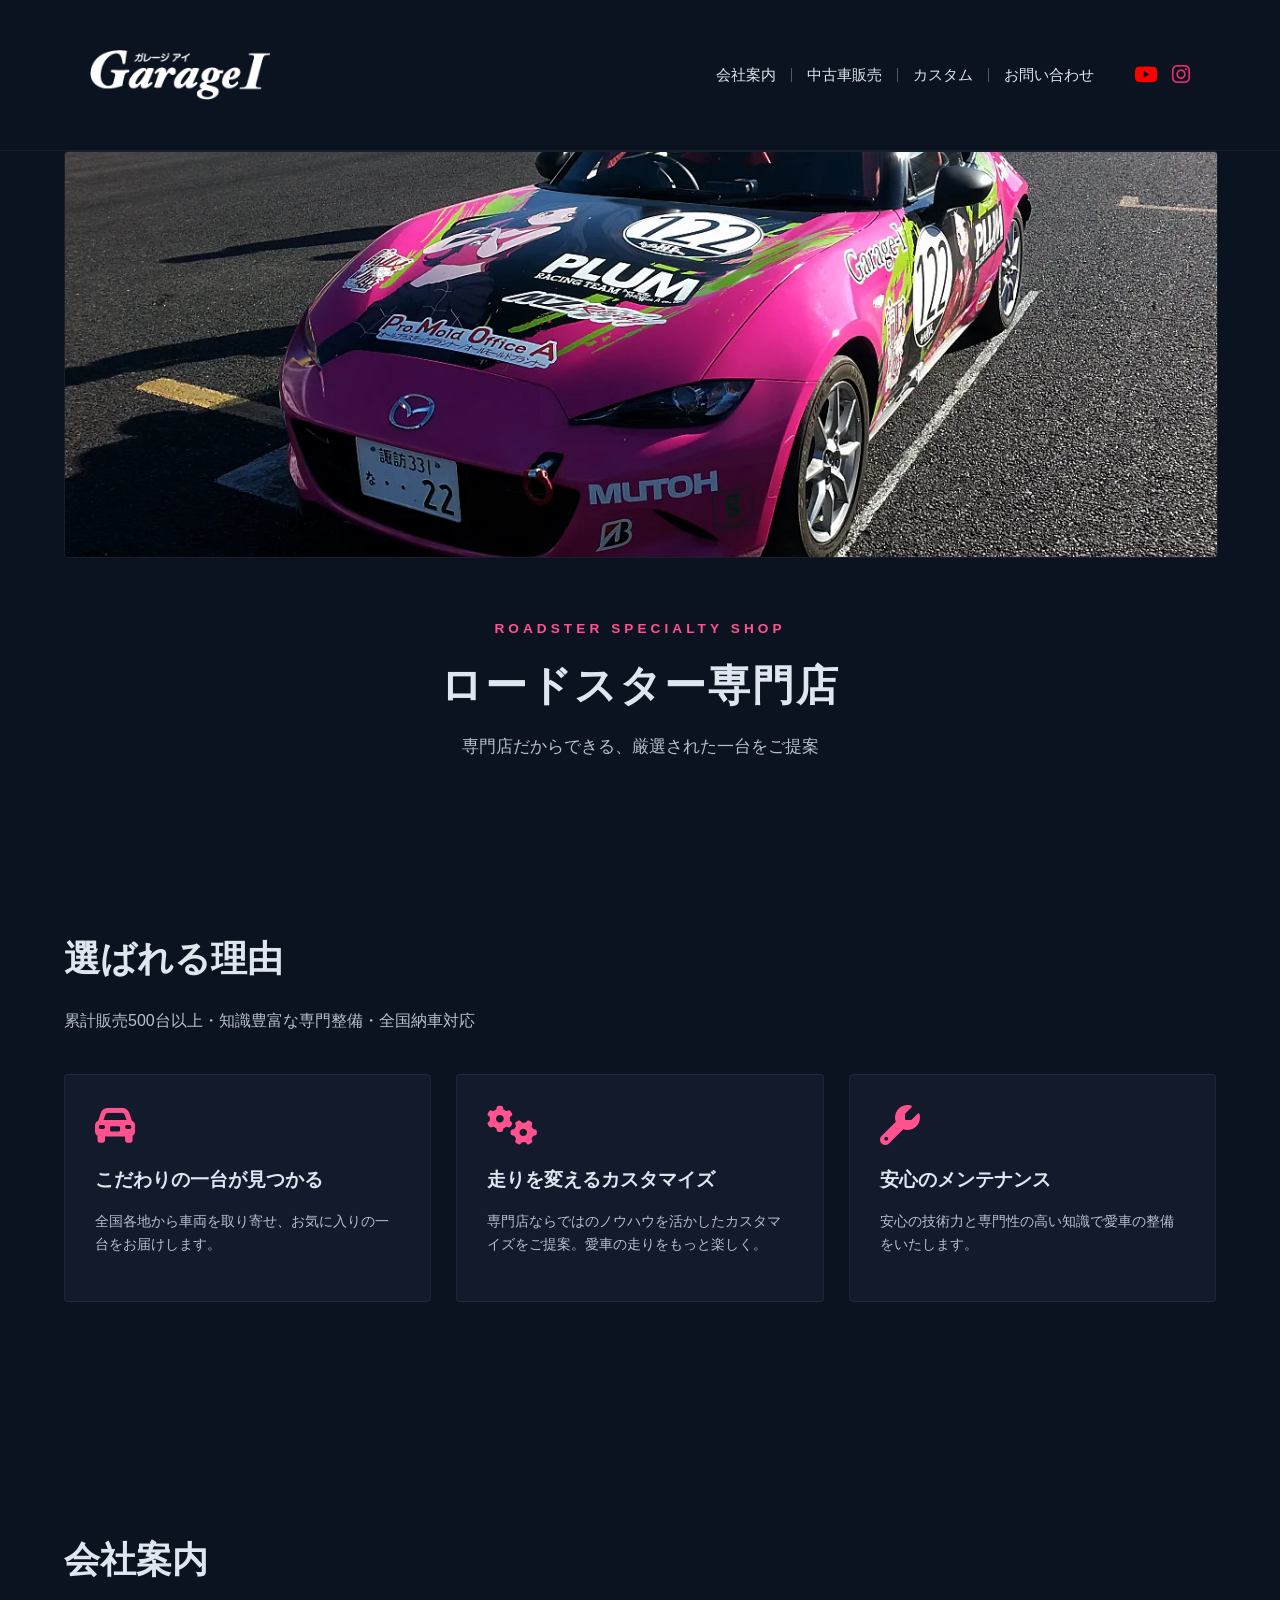
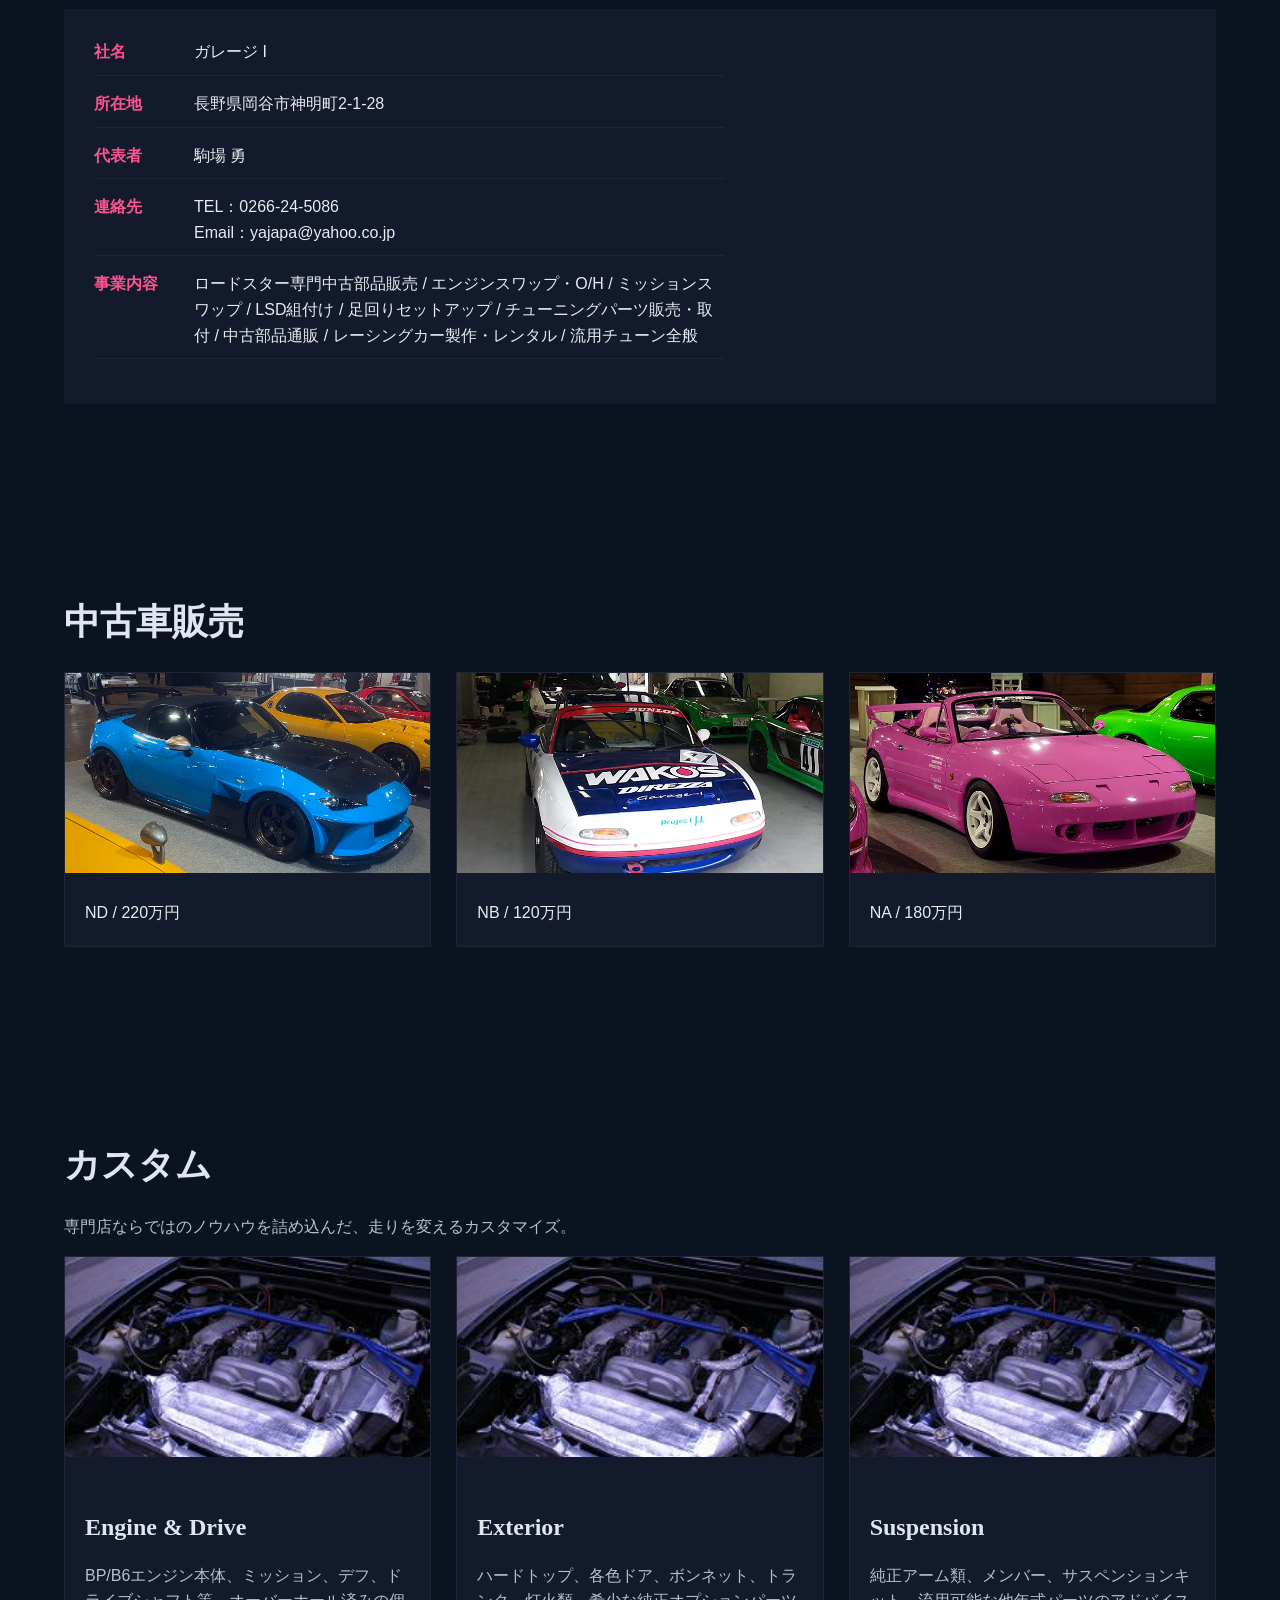
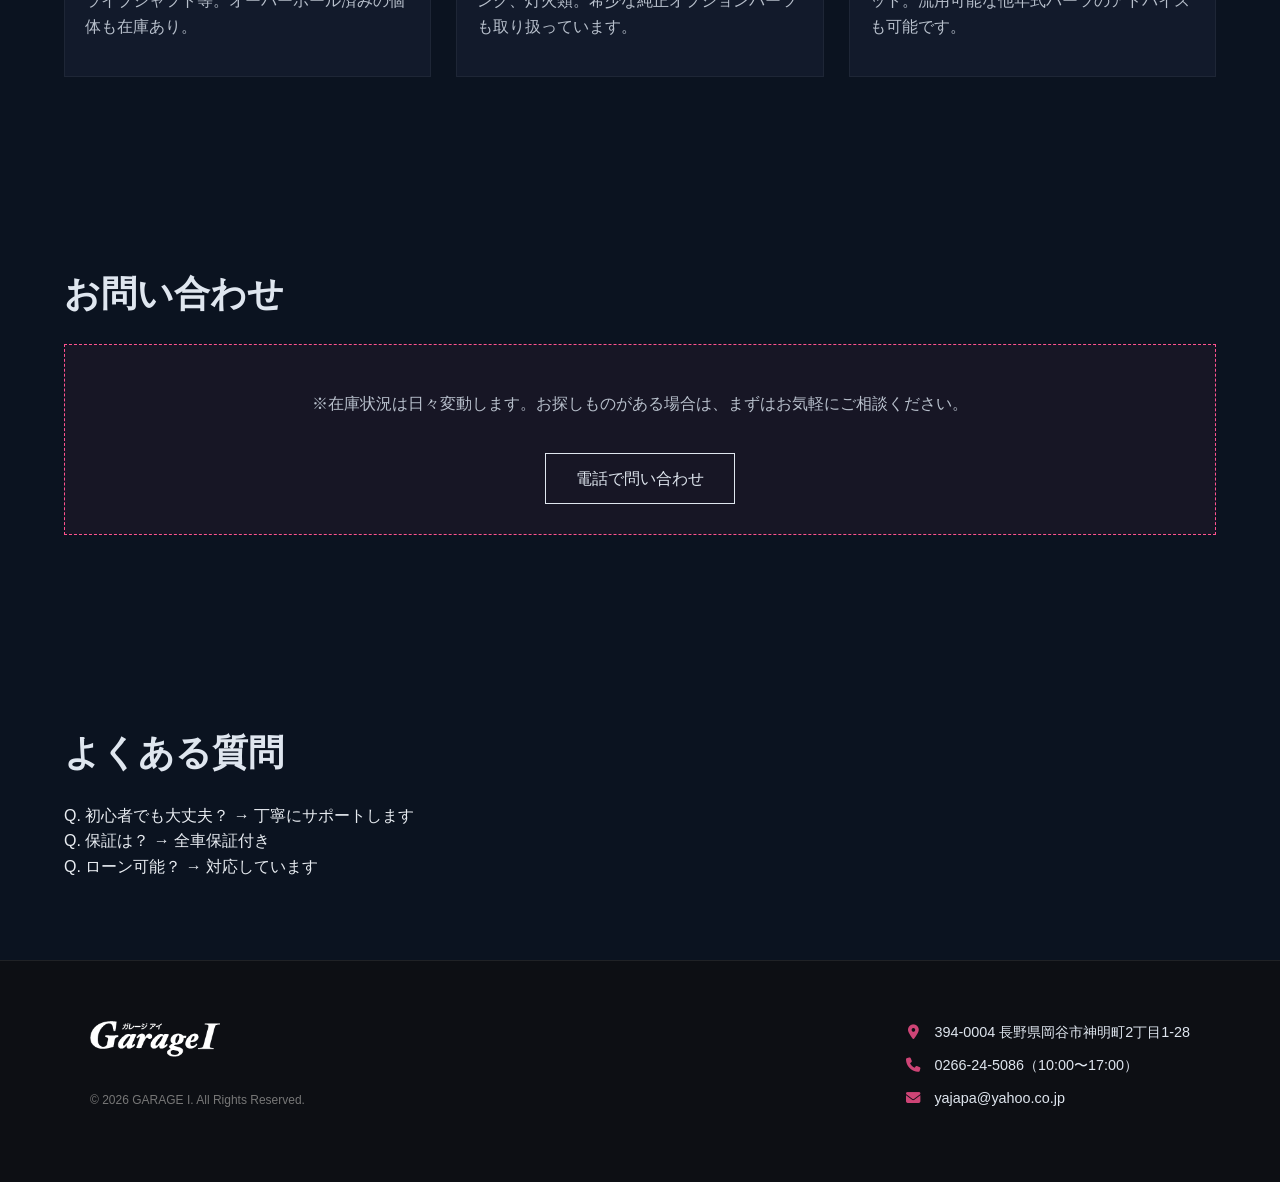
==== index.html @ b4da8082 "タイトル修正" ====
<!DOCTYPE html>
<html lang="ja">
<head>
<meta charset="UTF-8">
<meta name="viewport" content="width=device-width, initial-scale=1.0">
<title>ガレージI | ロードスター専門店</title>
<meta name="description" content="長野県岡谷市神明町にあるロードスター専門店。ロードスターのカスタム、チューニング、中古部品販売などロードスターのことならなんでもご相談ください。一般車の整備も承ります。">
<link href="https://fonts.googleapis.com/css2?family=Playfair+Display&display=swap" rel="stylesheet">
<link rel="stylesheet" href="https://cdnjs.cloudflare.com/ajax/libs/font-awesome/6.5.1/css/all.min.css">
<link rel="stylesheet" href="style.css">
<meta name="robots" content="noindex,nofollow"><!-- 公開してるが検索されないタグ。本公開する時に消す -->
</head>

<body>

<header>
  <nav class="nav-container">
    <h1><a href="#"><img src="img/garageI.webp" alt="GARAGE I"></a></h1>
    <button class="menu-trigger" aria-label="メニューを開く">
      <span></span><span></span><span></span>
    </button>
    <div class="nav-content">
      <ul class="nav-menu">
        <li><a href="#company">会社案内</a></li>
        <li><a href="#inventory">中古車販売</a></li>
        <li><a href="#custom">カスタム</a></li>
        <li><a href="#contact">お問い合わせ</a></li>
      </ul>
      <ul class="nav-sns-list">
        <li>
          <a href="https://www.youtube.com/@garagei7617" target="_blank" rel="noopener noreferrer" class="youtube-link" aria-label="YouTube">
            <i class="fa-brands fa-youtube"></i>
          </a>
        </li>
        <li>
          <a href="https://www.instagram.com/garagei_komaba.isamu/" target="_blank" rel="noopener noreferrer" class="insta-link" aria-label="Instagram">
            <i class="fa-brands fa-instagram"></i>
          </a>
        </li>
      </ul>
    </div>
  </nav>
</header>

<main>
  <section class="hero-section">
    <div class="hero-img-wrap">
      <div class="hero-img"></div>
    </div>
    
    <div class="hero-text-box fade">
      <span class="hero-sub">ROADSTER SPECIALTY SHOP</span>
      <h1 class="hero-title">ロードスター専門店</h1>
      <p class="hero-desc">専門店だからできる、厳選された一台をご提案</p>
    </div>
  </section>

  <section id="feature" class="fade">
    <h2>選ばれる理由</h2>
    <p>累計販売500台以上・知識豊富な専門整備・全国納車対応</p>

    <div class="feature-container fade">
      <div class="feature-grid">
        <div class="feature-card">
          <i class="fa-solid fa-car-rear"></i>
          <h3>こだわりの一台が見つかる</h3>
          <p>全国各地から車両を取り寄せ、お気に入りの一台をお届けします。</p>
        </div>
        <div class="feature-card">
          <i class="fa-solid fa-gears"></i>
          <h3>走りを変えるカスタマイズ</h3>
          <p>専門店ならではのノウハウを活かしたカスタマイズをご提案。愛車の走りをもっと楽しく。</p>
        </div>
        <div class="feature-card">
          <i class="fa-solid fa-wrench"></i>
          <h3>安心のメンテナンス</h3>
          <p>安心の技術力と専門性の高い知識で愛車の整備をいたします。</p>
        </div>
      </div>
    </div>
  </section>

  <section id="company" class="fade">
    <h2>会社案内</h2>
    <div class="company-container">
      <div class="company-info">
        <div class="info-row">
          <span class="info-label">社名</span>
          <span class="info-content">ガレージ I</span>
        </div>
        <div class="info-row">
          <span class="info-label">所在地</span>
          <span class="info-content">長野県岡谷市神明町2-1-28</span>
        </div>
        <div class="info-row">
          <span class="info-label">代表者</span>
          <span class="info-content">駒場 勇</span>
        </div>
        <div class="info-row">
          <span class="info-label">連絡先</span>
          <span class="info-content">TEL：0266-24-5086<br>Email：yajapa@yahoo.co.jp</span>
        </div>
        <div class="info-row">
          <span class="info-label">事業内容</span>
          <span class="info-content">ロードスター専門中古部品販売 / エンジンスワップ・O/H / ミッションスワップ / LSD組付け / 足回りセットアップ / チューニングパーツ販売・取付 / 中古部品通販 / レーシングカー製作・レンタル / 流用チューン全般</span>
        </div>
      </div>
      <div class="company-map">
        <iframe src="https://www.google.com/maps/embed?pb=!1m18!1m12!1m3!1d965.3754851303315!2d138.04819851214185!3d36.07659854122321!2m3!1f0!2f0!3f0!3m2!1i1024!2i768!4f13.1!3m3!1m2!1s0x601d0030fa2ee475%3A0xc9b9c094903d3c5f!2z5pel5pys44CB44CSMzk0LTAwMDQg6ZW36YeO55yM5bKh6LC35biC56We5piO55S677yS5LiB55uu77yR4oiS77yS77yY!5e0!3m2!1sja!2sus!4v1776415057032!5m2!1sja!2sus" width="100%" height="300" style="border:0;" allowfullscreen="" loading="lazy" referrerpolicy="no-referrer-when-downgrade"></iframe>
      </div>
    </div>
  </section>

  <section id="inventory" class="fade">
    <h2>中古車販売</h2>
    <div class="grid grid-3">
      <div class="card"><img src="img/a1.webp" alt="ロードスター ND"><div>ND / 220万円</div></div>
      <div class="card"><img src="img/a2.webp" alt="ロードスター NB"><div>NB / 120万円</div></div>
      <div class="card"><img src="img/a3.webp" alt="ロードスター NA"><div>NA / 180万円</div></div>
    </div>
  </section>  

  <section id="custom" class="fade">
    <h2>カスタム</h2>
    <p>専門店ならではのノウハウを詰め込んだ、走りを変えるカスタマイズ。</p>
    <div class="grid grid-3">
      <div class="card">
        <img src="img/01.jpg" alt="Engine">
        <div>
          <h3>Engine & Drive</h3>
          <p>BP/B6エンジン本体、ミッション、デフ、ドライブシャフト等。オーバーホール済みの個体も在庫あり。</p>
        </div>
      </div>
      <div class="card">
        <img src="img/01.jpg" alt="Exterior">
        <div>
          <h3>Exterior</h3>
          <p>ハードトップ、各色ドア、ボンネット、トランク、灯火類。希少な純正オプションパーツも取り扱っています。</p>
        </div>
      </div>
      <div class="card">
        <img src="img/01.jpg" alt="Suspension">
        <div>
          <h3>Suspension</h3>
          <p>純正アーム類、メンバー、サスペンションキット。流用可能な他年式パーツのアドバイスも可能です。</p>
        </div>
      </div>
    </div>
  </section>

  <section id="contact" class="fade">
    <h2>お問い合わせ</h2>
    <div class="contact-notice">
      <p>※在庫状況は日々変動します。お探しものがある場合は、まずはお気軽にご相談ください。</p>
      <a href="tel:0266245086" class="cta-btn">電話で問い合わせ</a>
    </div>
  </section>

  <section class="fade">
    <h2>よくある質問</h2>
    <div class="faq-item">Q. 初心者でも大丈夫？ → 丁寧にサポートします</div>
    <div class="faq-item">Q. 保証は？ → 全車保証付き</div>
    <div class="faq-item">Q. ローン可能？ → 対応しています</div>
  </section>
</main>

<footer>
  <div class="footer-container">
    
    <div class="footer-left">
      <img src="img/garageI.webp" alt="GARAGE I">
      <p class="copyright">© 2026 GARAGE I. All Rights Reserved.</p>
    </div>

    <div class="footer-right">
      <div class="footer-item">
        <span class="icon"><i class="fa-solid fa-location-dot"></i></span>
        <span>394-0004 長野県岡谷市神明町2丁目1-28</span>
      </div>

      <div class="footer-item">
        <span class="icon"><i class="fa-solid fa-phone"></i></span>
        <span>0266-24-5086（10:00〜17:00）</span>
      </div>

      <div class="footer-item">
        <span class="icon"><i class="fa-solid fa-envelope"></i></span>
        <span>yajapa@yahoo.co.jp</span>
      </div>
    </div>

  </div>
</footer>
<!--  
<a href="tel:0266245086" class="fixed-cta">
  <span class="main-text">電話<br>相談</span>
  <span class="sub-text">TAP TO CALL</span>
</a>
-->

<script src="script.js"></script>

</body>
</html>
---- style.css ----
/* --- 変数設定 --- */
:root {
  --navy:#0b1320;
  --deep:#121a2b;
  --silver:#dfe6ef;
  --accent:#ff528f;
}

/* --- 全体設定 --- */
html { scroll-behavior: smooth; }

body {
  margin: 0;
  font-family: 'Inter', 'Noto Sans JP', sans-serif;
  background:var(--navy);
  color:#e8ecf1;
  line-height: 1.6;
}

/* --- 共通コンポーネント --- */
section {
  padding: 80px 5%;
  max-width: 1200px;
  margin: auto;
  scroll-margin-top: 100px;
}

h2, h3 { font-family: 'Inter', serif; color: var(--silver); }
h2 { font-size: 36px; margin-bottom: 20px; }
h3 { font-size: 24px; margin-bottom: 10px; }
p { color: #b8c0cc; }

.grid { display: grid; gap: 25px; }
.grid-3 { grid-template-columns: repeat(3, 1fr); }


/* ヘッダーのレイアウト */
header {
  padding: 30px 5%;
  background: var(--navy);
  position: sticky;
  top: 0;
  z-index: 1000;
  border-bottom: 1px solid rgba(255, 255, 255, 0.05);
}

.nav-container {
  display: flex;
  justify-content: flex-end; /* 右側に寄せる */
  align-items: center;
  max-width: 1100px;
  margin: 0 auto;
}

.nav-content {
  display: flex;       /* ★ここが重要：中身を横並びにする */
  align-items: center; /* 上下中央揃え */
  gap: 40px;           /* テキストメニューとSNSアイコンの間の余白 */
}

header h1 { margin-right: auto; }

header h1 img {
  height: 50px; /* ロゴの高さを調整 */
  transition: 0.3s;
  vertical-align: middle;
}

/* --- ナビゲーションメニュー（テキスト） --- */
.nav-menu {
  display: flex;
  list-style: none;
  margin: 0;
  padding: 0;
}

.nav-menu a {
  color: var(--silver);
  text-decoration: none;
  font-size: 0.95rem;
  font-weight: 500;
  transition: 0.3s;
  display: inline-block;
}

.nav-menu a:hover {
  color: var(--silver);
  transform: translateY(-3px);
}

/* --- メニュー項目の間の縦線 --- */
@media (min-width: 901px) {
  .nav-menu li {
    display: flex;
    align-items: center;
  }

  /* 最後の項目以外に線を表示 */
  .nav-menu li:not(:last-child)::after {
    content: "";
    width: 1px;
    height: 14px; /* 線の高さ */
    background-color: rgba(255, 255, 255, 0.3); /* 白っぽい薄い線 */
    margin-left: 15px; /* 線と右の文字との間隔 */
    margin-right: 15px;
  }
}

/* --- SNSアイコン --- */
.nav-sns-list {
  display: flex;
  list-style: none;
  gap: 15px; /* アイコンとアイコンの間隔（少し広めに設定） */
  margin: 0;
  padding: 0;
}

.nav-sns-list a {
  font-size: 1.3rem;
  opacity: 1; /* 最初は薄く */
  transition: 0.3s ease;
  display: inline-block;
}

.youtube-link { color: #ff0000; }
.insta-link { color: #e1306c; }

.nav-sns-list a:hover {
  opacity: 0.6;
  transform: translateY(-3px);
}


/* --- セクション別スタイル --- */
.hero {
  height: 70vh;
  min-height: 400px;
  max-width: 1200px;
  margin: 0 auto;
  background: url("img/top_2.webp") center/cover;
  display: flex;
  align-items: center;
  justify-content: center;
}
.hero h1 { font-size: 52px; margin: 0; }

.hero-section {
  max-width: 1200px;
  margin: 0 auto;
  padding: 0 5% 40px 5%; /* 上下の余白を美しくコントロール */
}

.hero-img-wrap {
  width: 100%;
  height: 45vh; /* 大きすぎず小さすぎない絶妙なサイズ感 */
  min-height: 320px;
  max-height: 480px;
  overflow: hidden;
  border-radius: 4px; /* サイト全体のカードの丸みに合わせて少しだけ角を丸く */
  border: 1px solid rgba(255, 255, 255, 0.05);
}

.hero-img {
  width: 100%;
  height: 100%;
  background: url("img/top_2.webp") center/cover no-repeat;
}

.hero-text-box {
  text-align: center;
  padding: 60px 20px 20px 20px; /* 画像の下に程よい余白を持たせて配置 */
}

.hero-sub {
  display: block;
  font-family: 'Inter', sans-serif;
  font-size: 0.85rem;
  letter-spacing: 0.3em; /* 文字の間隔を広げて洗練された印象に */
  color: var(--accent); /* アクセントピンクを効果的に使用 */
  margin-bottom: 12px;
  font-weight: 600;
}

.hero-title {
  font-size: 42px; /* 少しシャープで上品なサイズに調整 */
  font-weight: 700;
  color: var(--silver);
  margin: 0 0 15px 0;
  letter-spacing: 0.05em;
}

.hero-desc {
  font-size: 1.05rem;
  color: #b8c0cc;
  margin: 0;
}

.card {
  background: var(--deep);
  transition: 0.3s;
  border: 1px solid rgba(255,255,255,0.05);
}

.card:hover {
  transform: translateY(-8px);
  box-shadow: 0 20px 40px rgba(0,0,0,0.5);
}

.card img { width: 100%; height: 200px; object-fit: cover; }
.card div { padding: 20px; }


/* --- コンタクト --- */
.feature-container {
  margin-top: 40px;
}

.feature-grid {
  display: grid;
  grid-template-columns: repeat(3, 1fr);
  gap: 25px;
  margin-bottom: 40px;
}

.feature-card {
  background: var(--deep);
  padding: 30px;
  border-radius: 4px;
  border: 1px solid rgba(255, 255, 255, 0.05);
  transition: 0.3s;
}

.feature-card:hover {
  border-color: var(--accent);
  transform: translateY(-5px);
}

.feature-card i {
  font-size: 2.5rem;
  color: var(--accent);
  margin-bottom: 20px;
  display: block;
}

.feature-card h3 {
  font-size: 1.2rem;
  margin-bottom: 15px;
  font-family: 'Orbitron', sans-serif;
}

.feature-card p {
  font-size: 0.9rem;
  line-height: 1.6;
}

.contact-notice {
  text-align: center;
  background: rgba(255, 82, 143, 0.05);
  padding: 30px;
  border: 1px dashed var(--accent);
}

.feature-link {
  display: inline-block;
  margin-top: 15px;
  color: var(--accent);
  text-decoration: underline;
  font-weight: bold;
}

.company-container {
  display: flex;
  gap: 40px;
  background: var(--deep);
  padding: 30px;
}
.company-map { flex: 1; width: 300px; }
.company-info { flex: 1.5; }

.info-row {
  display: flex;
  margin-bottom: 15px;
  border-bottom: 1px solid rgba(255, 255, 255, 0.05);
  padding-bottom: 10px;
}
.info-label { width: 100px; color: var(--accent); font-weight: bold; flex-shrink: 0; }

.cta-section { text-align: center; background: #0f172a; padding: 60px 20px; }
.cta-btn {
  display: inline-block;
  margin-top: 20px;
  padding: 12px 30px;
  border: 1px solid var(--silver);
  color: var(--silver);
  text-decoration: none;
  transition: 0.3s;
}
.cta-btn:hover { background: var(--silver); color: #000; }


/* --- フッター --- */
footer {
  padding: 60px 5%;
  border-top: 1px solid rgba(255, 255, 255, 0.08);
  background: #0d0f14;
}

.footer-container {
  max-width: 1100px;
  margin: 0 auto;
  display: flex;
  justify-content: space-between;
  gap: 40px;
  flex-wrap: wrap;
}

/* 左側 */
.footer-left img {
  height: 36px;
  margin-bottom: 15px;
}

.footer-left p {
  font-size: 0.75rem;
  color: #777;
}

/* 右側 */
.footer-right {
  display: flex;
  flex-direction: column;
  gap: 10px;
}

.footer-item {
  display: flex;
  align-items: center;
  font-size: 0.9rem;
  color: var(--silver);
}

.icon {
  color: var(--accent);
  margin-right: 12px;
  font-size: 0.9rem;
  width: 18px;
  text-align: center;
  opacity: 0.8;
}


/* --- アニメーション --- */
.fade { opacity: 0; transform: translateY(60px); transition: 1.5s; }
.fade.show { opacity: 1; transform: translateY(0); }


/* 固定CTA */
.fixed-cta {
  position: fixed;
  bottom: 30px;
  right: 30px;
  width: 150px;  /* 押しやすいよう少し大きめに設定 */
  height: 150px;
  border-radius: 50%;
  background: linear-gradient(135deg, #3a0623, #000000);
  border: 1px solid rgba(255, 255, 255, 0.2); /* 繊細な輪郭線 */
  display: flex;
  flex-direction: column; /* 縦並びにする */
  align-items: center;
  justify-content: center;
  text-decoration: none;
  font-family: "Noto Serif JP", "serif";
  color: #dfe6ef; /* --silver */
  box-shadow: 0 15px 35px rgba(0,0,0,0.6);
  transition: all 0.4s cubic-bezier(0.165, 0.84, 0.44, 1);
  z-index: 1000;
}

.fixed-cta:hover {
  transform: scale(1.1);
  background: linear-gradient(135deg, #7a1e51, #12010d);
  color: #fff;
  border-color: rgba(255, 255, 255, 0.5);
  box-shadow: 0 20px 45px rgba(0,0,0,0.8);
}


/* --- デスクトップ：横並び --- */
.menu-trigger { display: none; } /* PCでは隠す */

/* --- レスポンシブ --- */
@media(max-width: 900px) {
  .menu-trigger {
    display: block;
    background: none; border: none; cursor: pointer;
    width: 30px; height: 25px; position: relative;
  }
  .menu-trigger span {
    display: block; position: absolute; width: 100%; height: 2px;
    background: var(--silver); transition: 0.3s;
  }
  .menu-trigger span:nth-child(1) { top: 0; }
  .menu-trigger span:nth-child(2) { top: 50%; }
  .menu-trigger span:nth-child(3) { bottom: 0; }

  .menu-trigger.active span:nth-child(1) {
  top: 50%;
  transform: translateY(-50%) rotate(45deg);
  }
  .menu-trigger.active span:nth-child(2) {
  opacity: 0;
  }
  .menu-trigger.active span:nth-child(3) {
  bottom: 50%;
  transform: translateY(50%) rotate(-45deg);
  }

/* メニューを隠す */
  .nav-content {
    display: none; /* ここをJavaScriptで開閉させる */
    position: absolute; top: 100%; left: 0; width: 100%;
    background: var(--deep); padding: 20px;
    flex-direction: column; gap: 20px;
  }

  .contact-grid { grid-template-columns: 1fr; }

  .nav-content.is-open { display: flex; }

  .feature-grid { grid-template-columns: 1fr; gap: 20px; }

  .grid-3 { grid-template-columns: 1fr 1fr; }
  .nav-menu { gap: 15px; }

}

@media (max-width: 768px) {
  .company-container { flex-direction: column; padding: 20px; }
  .company-info { order: 1; }
  .company-map { order: 2; width: 100%; min-width: auto; margin-top: 20px; }
  .info-row { flex-direction: column; gap: 5px; }
  .footer-container {
    flex-direction: column;
    align-items: flex-start;
  }
}

@media(max-width: 600px) {
  header { padding: 20px 5%; }
  header h1 img { height: 35px; }
  
  .grid-3 { grid-template-columns: 1fr; }
  .hero h1 { font-size: 34px; }
  .hero-section { padding: 0 4% 20px 4%; }
  .hero-img-wrap { height: 30vh; min-height: 220px; }
  .hero-text-box { padding: 35px 10px 10px 10px; }
  .hero-title { font-size: 28px; }
  .hero-desc { font-size: 0.9rem; }
  .nav-menu { gap: 10px; }
  .nav-menu a { font-size: 0.8rem; }
}
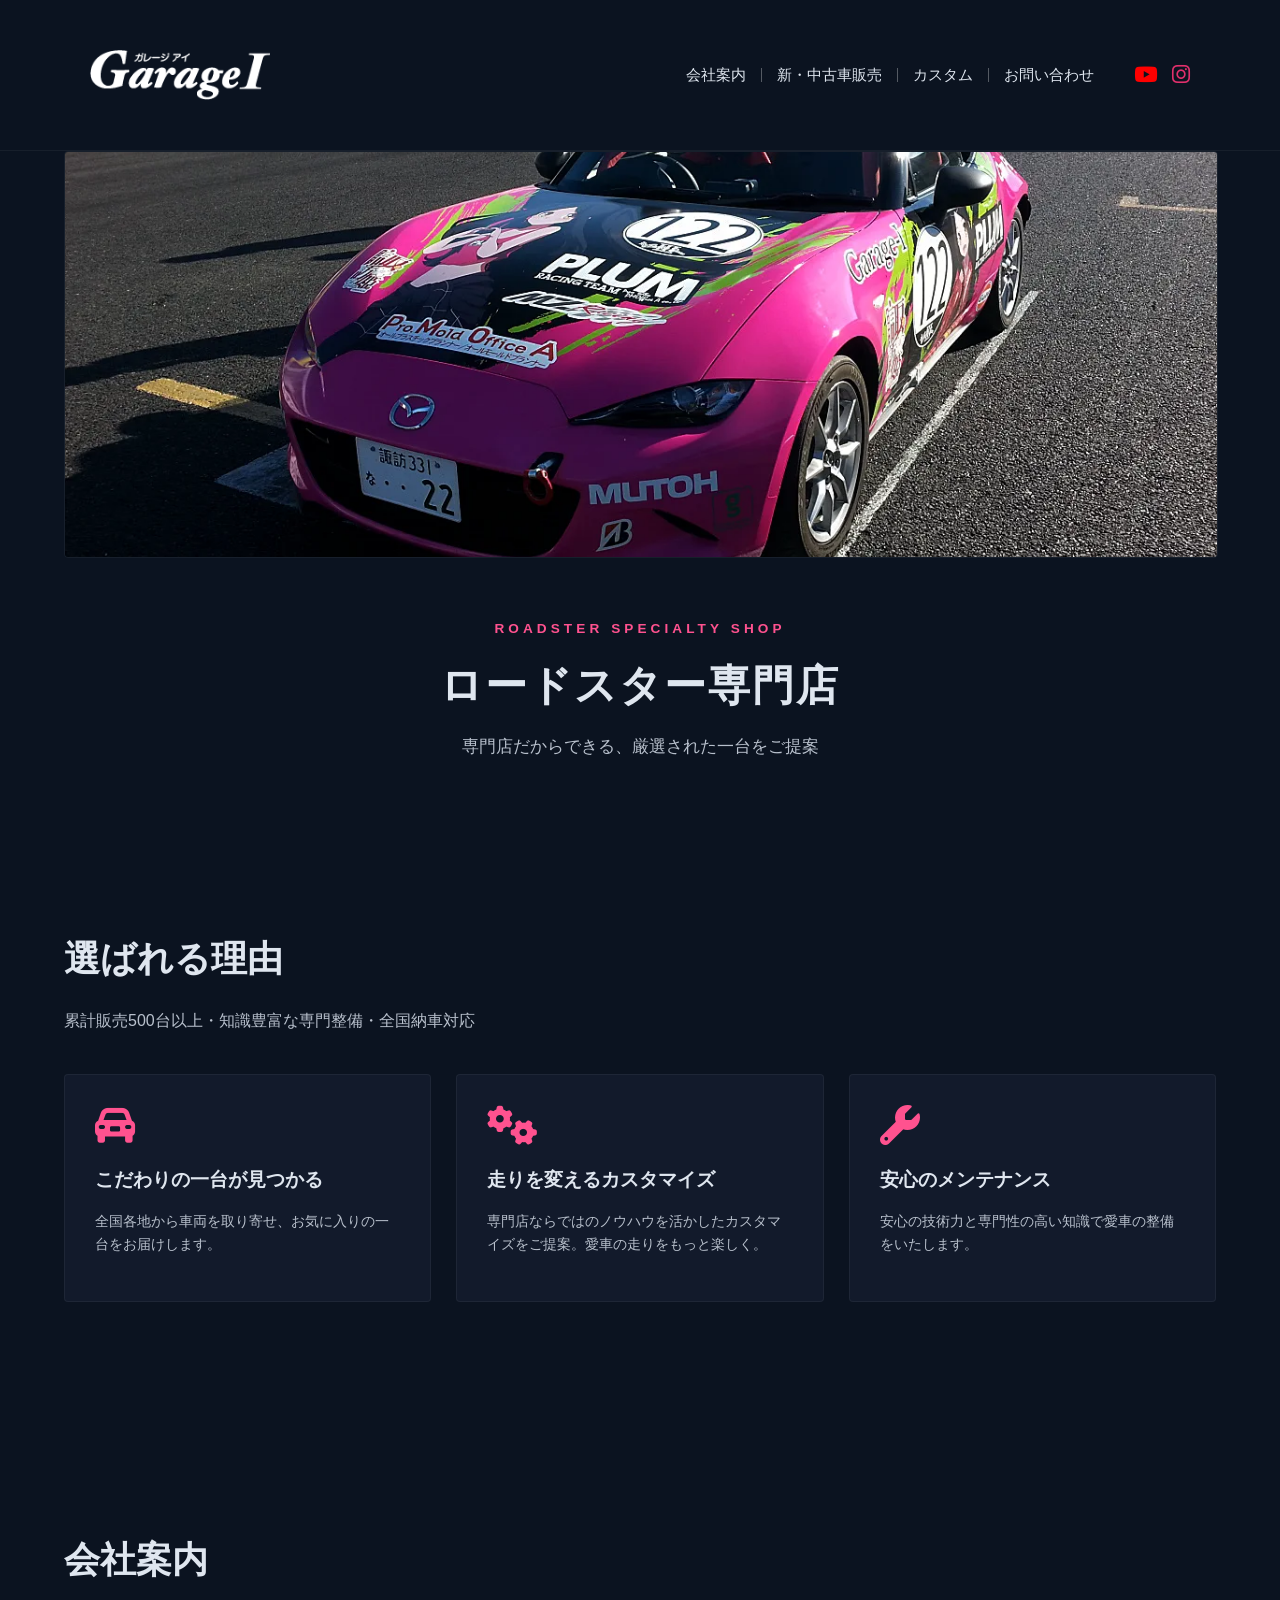
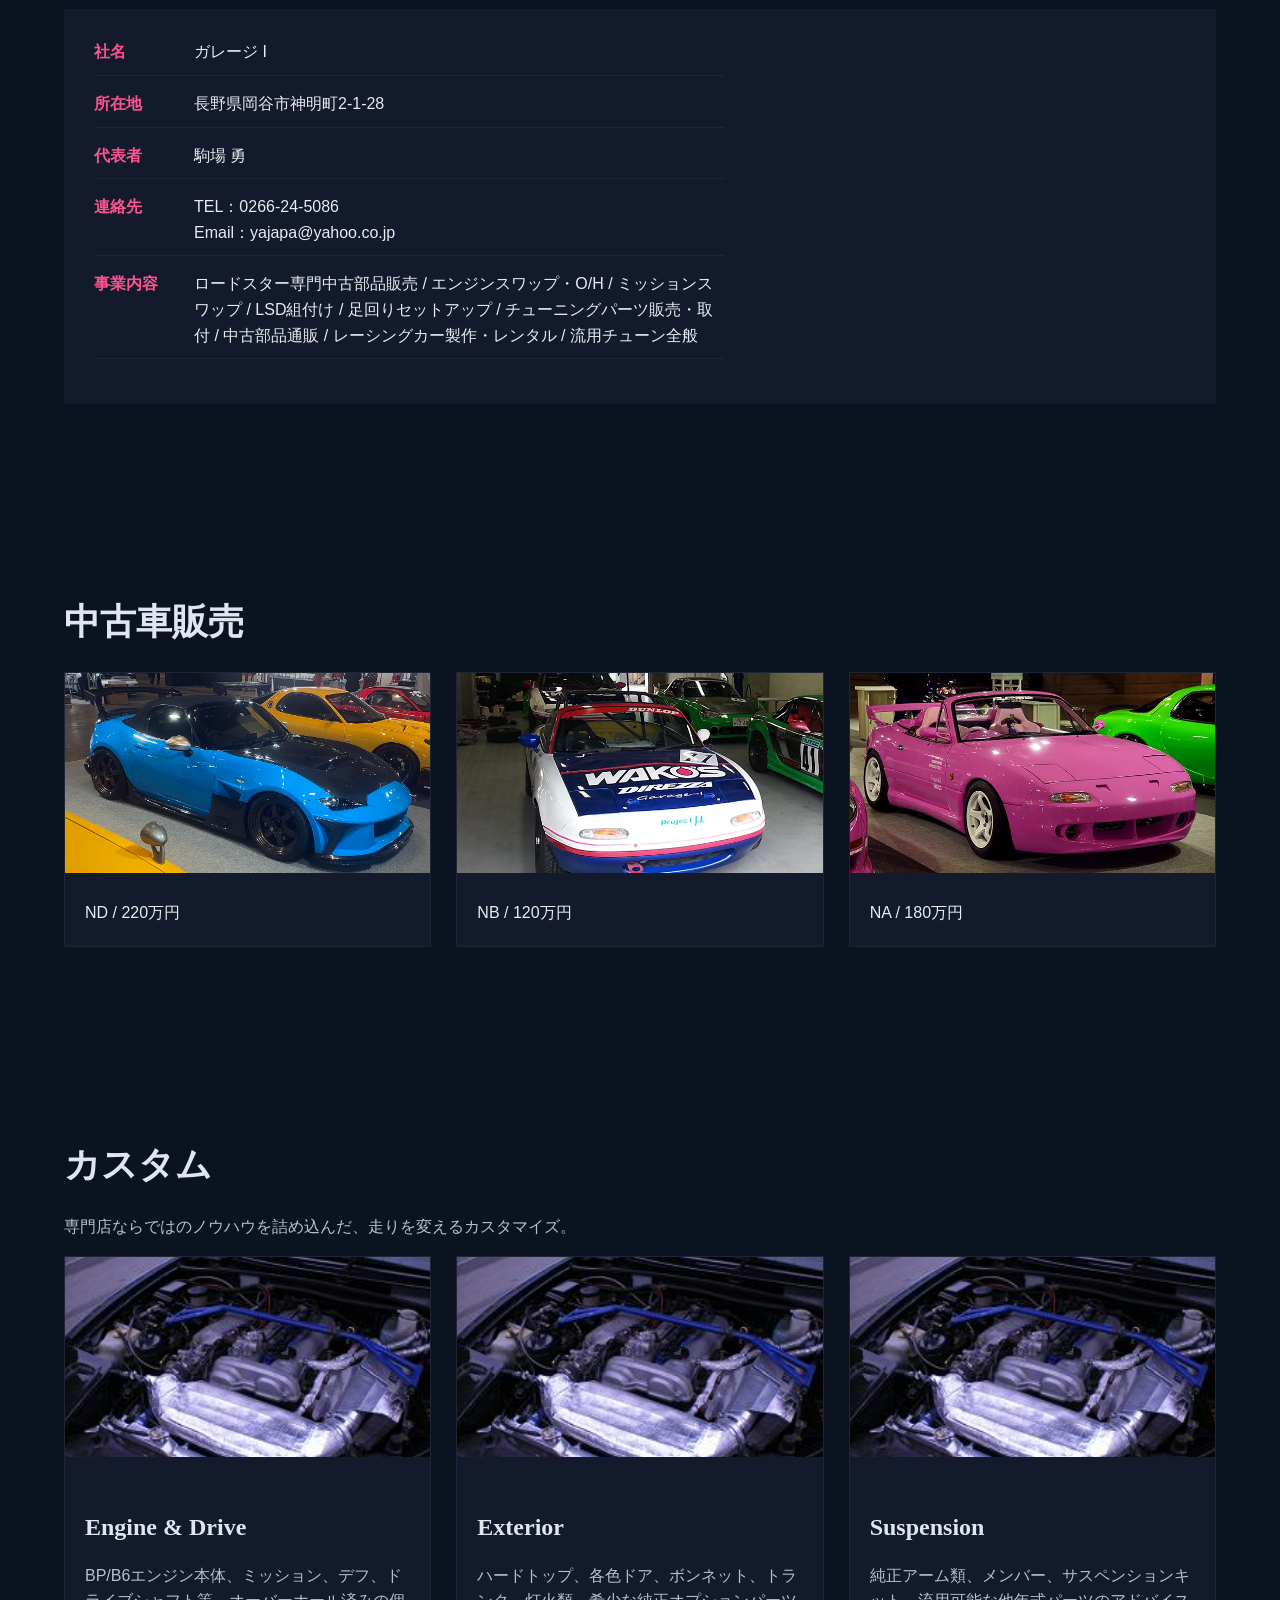
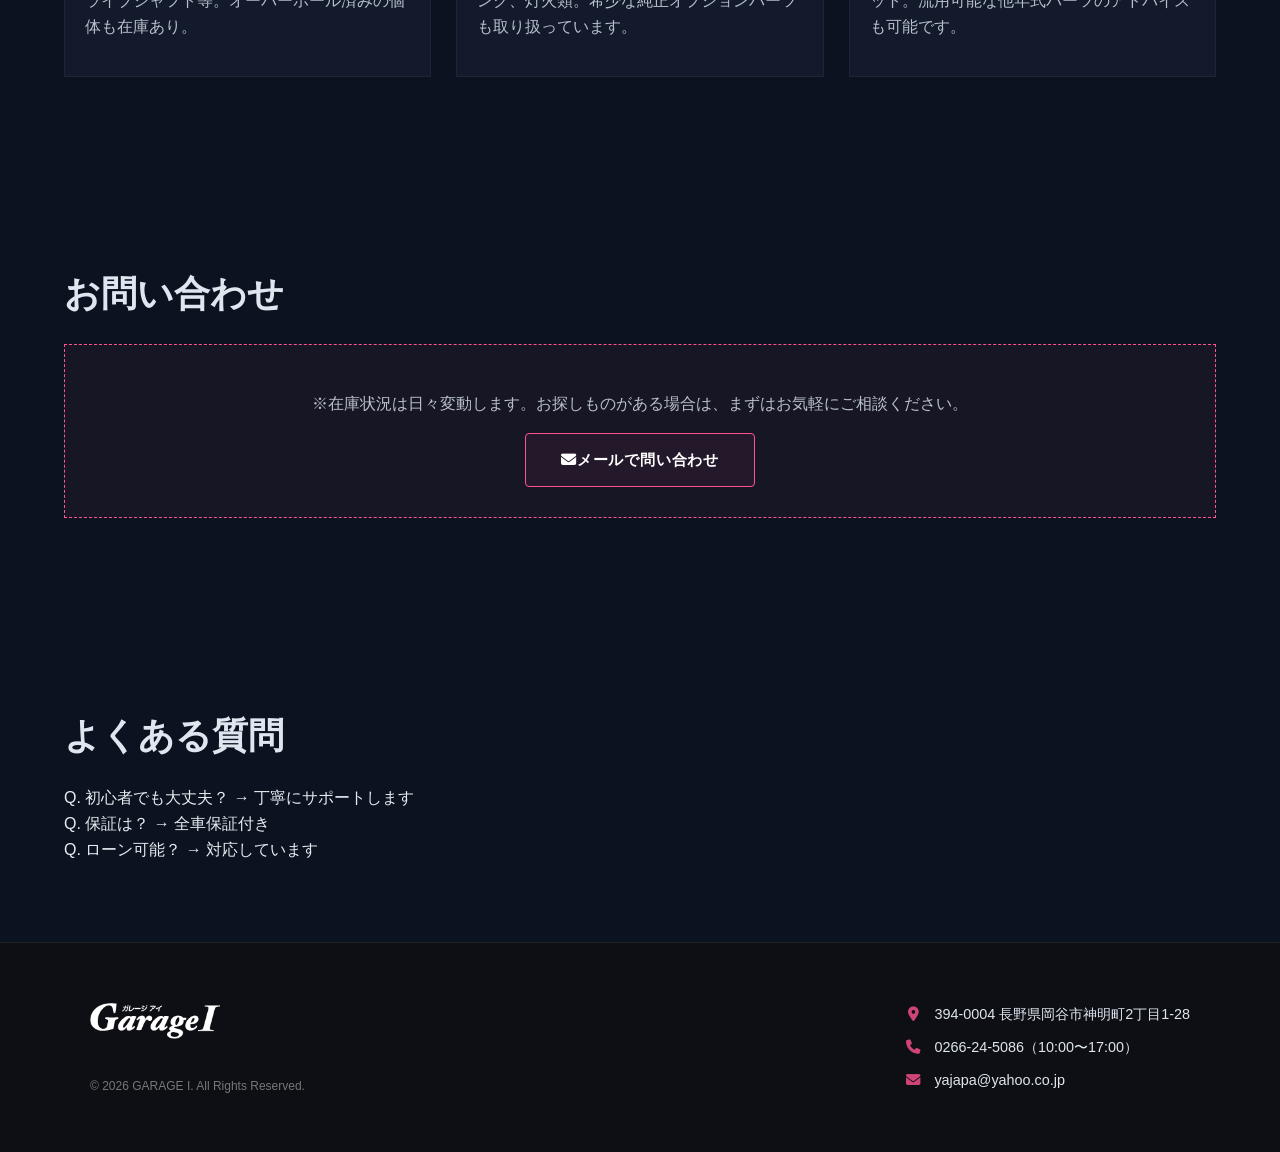
==== commit 16ef3021: "全更新" ====
--- a/index.html
+++ b/index.html
@@ -22,7 +22,7 @@
     <div class="nav-content">
       <ul class="nav-menu">
         <li><a href="#company">会社案内</a></li>
-        <li><a href="#inventory">中古車販売</a></li>
+        <li><a href="#inventory">新・中古車販売</a></li>
         <li><a href="#custom">カスタム</a></li>
         <li><a href="#contact">お問い合わせ</a></li>
       </ul>
@@ -152,7 +152,9 @@
     <h2>お問い合わせ</h2>
     <div class="contact-notice">
       <p>※在庫状況は日々変動します。お探しものがある場合は、まずはお気軽にご相談ください。</p>
-      <a href="tel:0266245086" class="cta-btn">電話で問い合わせ</a>
+      <a href="contact.html" class="cta-btn mail-btn">
+        <i class="fa-solid fa-envelope"></i>メールで問い合わせ
+      </a>
     </div>
   </section>
 
@@ -169,7 +171,7 @@
     
     <div class="footer-left">
       <img src="img/garageI.webp" alt="GARAGE I">
-      <p class="copyright">© 2026 GARAGE I. All Rights Reserved.</p>
+      <p class="copyright pc-only">© 2026 GARAGE I. All Rights Reserved.</p>
     </div>
 
     <div class="footer-right">
@@ -188,6 +190,8 @@
         <span>yajapa@yahoo.co.jp</span>
       </div>
     </div>
+
+    <p class="copyright sp-only">© 2026 GARAGE I. All Rights Reserved.</p>
 
   </div>
 </footer>
--- a/style.css
+++ b/style.css
@@ -260,6 +260,14 @@
   border: 1px dashed var(--accent);
 }
 
+.contact-btn-wrap {
+  display: flex;
+  justify-content: center;
+  gap: 20px;
+  margin-top: 25px;
+  flex-wrap: wrap; /* スマホ時に縦に並ぶように */
+}
+
 .feature-link {
   display: inline-block;
   margin-top: 15px;
@@ -288,13 +296,26 @@
 .cta-section { text-align: center; background: #0f172a; padding: 60px 20px; }
 .cta-btn {
   display: inline-block;
-  margin-top: 20px;
-  padding: 12px 30px;
-  border: 1px solid var(--silver);
-  color: var(--silver);
+  padding: 14px 35px;
+  border-radius: 4px;
   text-decoration: none;
-  transition: 0.3s;
-}
+  font-weight: 600;
+  font-size: 0.95rem;
+  transition: 0.3s ease;
+  letter-spacing: 0.05em;
+}
+
+.mail-btn {
+  border: 1px solid var(--accent);
+  color: #fff;
+  background: rgba(255, 82, 143, 0.05);
+}
+.mail-btn:hover {
+  background: var(--accent);
+  box-shadow: 0 0 15px rgba(255, 82, 143, 0.4);
+  transform: translateY(-2px);
+}
+
 .cta-btn:hover { background: var(--silver); color: #000; }
 
 
@@ -310,27 +331,42 @@
   margin: 0 auto;
   display: flex;
   justify-content: space-between;
+  align-items: stretch;
   gap: 40px;
-  flex-wrap: wrap;
+}
+
+.footer-left {
+  display: flex;
+  flex-direction: column;
+  justify-content: space-between;
+  align-items: flex-start;
 }
 
 /* 左側 */
 .footer-left img {
   height: 36px;
-  margin-bottom: 15px;
-}
-
-.footer-left p {
+  width: auto;
+  object-fit: contain;
+  align-self: flex-start;
+}
+
+/* 右側 */
+.footer-right {
+  display: flex;
+  flex-direction: column;
+  gap: 10px;
+}
+
+.copyright {
   font-size: 0.75rem;
   color: #777;
-}
-
-/* 右側 */
-.footer-right {
-  display: flex;
-  flex-direction: column;
-  gap: 10px;
-}
+  margin: 0;
+  padding: 0;
+  line-height: 1;
+}
+
+/* ★PC時は、スマホ用のコピーライトを削除 */
+.sp-only { display: none; }
 
 .footer-item {
   display: flex;
@@ -440,15 +476,27 @@
   .company-map { order: 2; width: 100%; min-width: auto; margin-top: 20px; }
   .info-row { flex-direction: column; gap: 5px; }
   .footer-container {
+    display: flex;
     flex-direction: column;
     align-items: flex-start;
-  }
+    gap: 30px;
+  }
+  .footer-left {
+    justify-content: flex-start; /* スマホ時は上下に引き伸ばさない */
+    gap: 10px;
+  }
+  .footer-left img {
+    margin-bottom: 5px;
+  }
+
+  /* ★スマホ時はPC用のコピーライトを消し、スマホ用を復活させる */
+  .pc-only { display: none; }
+  .sp-only { display: block; width: 100%; text-align: left; }
 }
 
 @media(max-width: 600px) {
   header { padding: 20px 5%; }
   header h1 img { height: 35px; }
-  
   .grid-3 { grid-template-columns: 1fr; }
   .hero h1 { font-size: 34px; }
   .hero-section { padding: 0 4% 20px 4%; }
@@ -458,4 +506,276 @@
   .hero-desc { font-size: 0.9rem; }
   .nav-menu { gap: 10px; }
   .nav-menu a { font-size: 0.8rem; }
+  .contact-btn-wrap { flex-direction: column; gap: 15px; }
+  .cta-btn { width: 100%; text-align: center; }
+}
+
+
+/* ==========================================================================
+   フォーム専用デザイン
+   ========================================================================== */
+.form-page-section {
+  max-width: 850px;
+  margin: 0 auto;
+  padding: 40px 5% 100px 5%;
+}
+
+.form-header {
+  text-align: center;
+  margin-bottom: 50px;
+}
+.form-header h2 {
+  font-size: 2.5rem;
+  letter-spacing: 0.1em;
+  color: var(--silver);
+  margin-bottom: 0;
+}
+.form-header p {
+  color: var(--accent);
+  font-size: 0.9rem;
+  font-weight: 600;
+  margin-top: 5px;
+  letter-spacing: 0.2em;
+}
+.form-desc-text {
+  display: block;
+  margin-top: 20px;
+  color: #b8c0cc;
+  font-size: 0.95rem;
+}
+
+.contact-card-wrap {
+  background: var(--deep);
+  border: 1px solid rgba(255, 255, 255, 0.05);
+  padding: 50px 40px;
+  border-radius: 4px;
+}
+
+.contact-form-grid {
+  display: flex;
+  flex-wrap: wrap;
+  gap: 24px;
+}
+
+.form-group-half { flex: 1 1 calc(50% - 12px); min-width: 280px; }
+.form-group-full { width: 100%; }
+
+.form-label {
+  display: block;
+  font-size: 0.9rem;
+  font-weight: 600;
+  color: var(--silver);
+  margin-bottom: 8px;
+}
+
+.badge-required, .badge-optional {
+  font-size: 0.7rem;
+  padding: 3.3px 6px 1.1px 6px;
+  border-radius: 2px;
+  margin-left: 6px;
+  vertical-align: middle;
+  line-height: 1;  
+  display: inline-inline;
+}
+.badge-required { background: var(--accent); color: #fff; }
+.badge-optional { background: #475569; color: var(--silver); }
+
+.contact-card-wrap .form-control,
+.contact-card-wrap .form-select {
+  width: 100%;
+  background: var(--navy) !important;
+  border: 1px solid rgba(255, 255, 255, 0.1) !important;
+  color: #fff !important;
+  padding: 12px 16px;
+  border-radius: 4px;
+  font-size: 0.95rem;
+  transition: all 0.3s ease;
+  outline: none;
+}
+
+.contact-card-wrap .form-select {
+  appearance: none;
+  background-image: url("data:image/svg+xml,%3csvg xmlns='http://www.w3.org/2000/svg' viewBox='0 0 16 16'%3e%3cpath fill='none' stroke='%23dfe6ef' stroke-linecap='round' stroke-linejoin='round' stroke-width='2' d='m2 5 6 6 6-6'/%3e%3c/svg%3e") !important;
+  background-repeat: no-repeat !important;
+  background-position: right 16px center !important;
+  background-size: 12px auto !important;
+}
+
+.contact-card-wrap .form-control:focus,
+.contact-card-wrap .form-select:focus {
+  border-color: var(--accent) !important;
+  box-shadow: 0 0 10px rgba(255, 82, 143, 0.2) !important;
+}
+
+.form-submit-wrap { width: 100%; text-align: center; margin-top: 20px; }
+
+.contact-submit-btn {
+  background: transparent;
+  border: 1px solid var(--accent);
+  color: #fff;
+  padding: 14px 60px;
+  font-size: 1rem;
+  font-weight: 600;
+  cursor: pointer;
+  border-radius: 4px;
+  transition: all 0.3s ease;
+  letter-spacing: 0.05em;
+}
+
+.contact-submit-btn:hover {
+  background: var(--accent);
+  box-shadow: 0 0 20px rgba(255, 82, 143, 0.4);
+  transform: translateY(-2px);
+}
+
+@media (max-width: 600px) {
+  .form-page-section { padding: 20px 4% 60px 4%; }
+  .contact-card-wrap { padding: 30px 16px; }
+  .form-group-half { width: 100%; flex: 1 1 100%; }
+}
+
+/* ==========================================================================
+   サンクスページ専用デザイン
+   ========================================================================== */
+.thanks-card-wrap {
+  background: var(--deep);
+  border: 1px solid rgba(255, 255, 255, 0.05);
+  padding: 60px 40px;
+  border-radius: 4px;
+  text-align: center;
+  max-width: 700px;
+  margin: 0 auto;
+}
+
+/* 上部アイコンブロック */
+.thanks-icon-box {
+  margin-bottom: 20px;
+  display: flex;
+  justify-content: center;
+}
+.gear-outer {
+  width: 70px;
+  height: 70px;
+  border: 1px solid rgba(255, 255, 255, 0.1);
+  border-radius: 50%;
+  display: flex;
+  align-items: center;
+  justify-content: center;
+  background: rgba(255, 255, 255, 0.02);
+}
+.gear-outer i {
+  font-size: 1.8rem;
+  color: var(--silver);
+}
+
+/* --- 【重要】ご入力いただいた〜以降の均等割付＋センター寄せ設定 --- */
+.thanks-message-container {
+  max-width: 540px;
+  margin: 0 auto;
+}
+
+.thanks-lead-text {
+  font-size: 1.1rem;
+  font-weight: 600;
+  color: #fff;
+  margin-bottom: 24px;
+  text-align: center;
+}
+
+.thanks-justify-box {
+  max-width: 500px; 
+  margin: 0 auto;
+}
+
+.thanks-justify-box p {
+  margin-bottom: 16px;
+  color: #b8c0cc;
+}
+
+.thanks-metrics-text {
+  text-align: justify;
+  text-justify: inter-ideograph;
+  font-feature-settings: "palt" 1; /* メトリクス（プロポーショナル文字詰め） */
+  letter-spacing: 0.05em;          /* 上品な文字間隔 */
+  color: #b8c0cc;
+  font-size: 0.95rem;
+  line-height: 1.9;
+  margin: 0;
+}
+
+/* 注意事項ボックス（すっきりした警告テキストへ） */
+.thanks-notice-box {
+  margin-top: 35px;
+  padding: 20px;
+  background: rgba(11, 19, 32, 0.4);
+  border-radius: 4px;
+  text-align: justify;          /* 均等割付け */
+  text-justify: inter-ideograph;
+}
+.thanks-notice-box .notice-title {
+  color: var(--accent);
+  font-weight: 600;
+  font-size: 0.9rem;
+  margin: 0 0 6px 0;
+  text-align: center; /* タイトルだけはセンター */
+}
+.thanks-notice-box .notice-text {
+  font-size: 0.85rem;
+  color: #a3aebf;
+  line-height: 1.6;
+  margin: 0;
+}
+
+/* --- 【重要】下部のしっかりしたボタン風デザイン --- */
+.thanks-action-wrap {
+  margin-top: 50px;
+  display: flex;
+  justify-content: center;
+}
+
+.thanks-back-block-btn {
+  display: flex;
+  align-items: center;
+  justify-content: center;
+  gap: 12px;
+  width: 100%;
+  max-width: 320px;
+  height: 54px;
+  background: transparent;
+  border: 1px solid var(--accent);
+  color: #fff;
+  text-decoration: none;
+  font-weight: 600;
+  font-size: 0.95rem;
+  border-radius: 4px;
+  letter-spacing: 0.05em;
+  transition: all 0.3s ease;
+  position: relative;
+  overflow: hidden;
+  box-shadow: 0 4px 15px rgba(255, 82, 143, 0.1);
+}
+
+/* マウスホバー時にガレージIのピンクネオンに変形 */
+.thanks-back-block-btn:hover {
+  background: var(--accent);
+  color: #fff;
+  box-shadow: 0 0 25px rgba(255, 82, 143, 0.4);
+  transform: translateY(-2px);
+}
+
+.thanks-back-block-btn i {
+  font-size: 1rem;
+  transition: transform 0.3s ease;
+}
+
+.thanks-back-block-btn:hover i {
+  transform: translateX(5px); /* 矢印が右にスライドする躍動感 */
+}
+
+@media (max-width: 600px) {
+  .thanks-card-wrap { padding: 40px 20px; }
+  .thanks-metrics-text { text-align: left; font-feature-settings: "normal"; }
+  .thanks-metrics-text .pc-only { display: none; }
+  .thanks-justify-box, .thanks-notice-box { text-align: left; } /* スマホは均等割付より左寄せが読みやすいため */
+  .thanks-back-block-btn { max-width: 100%; }
 }
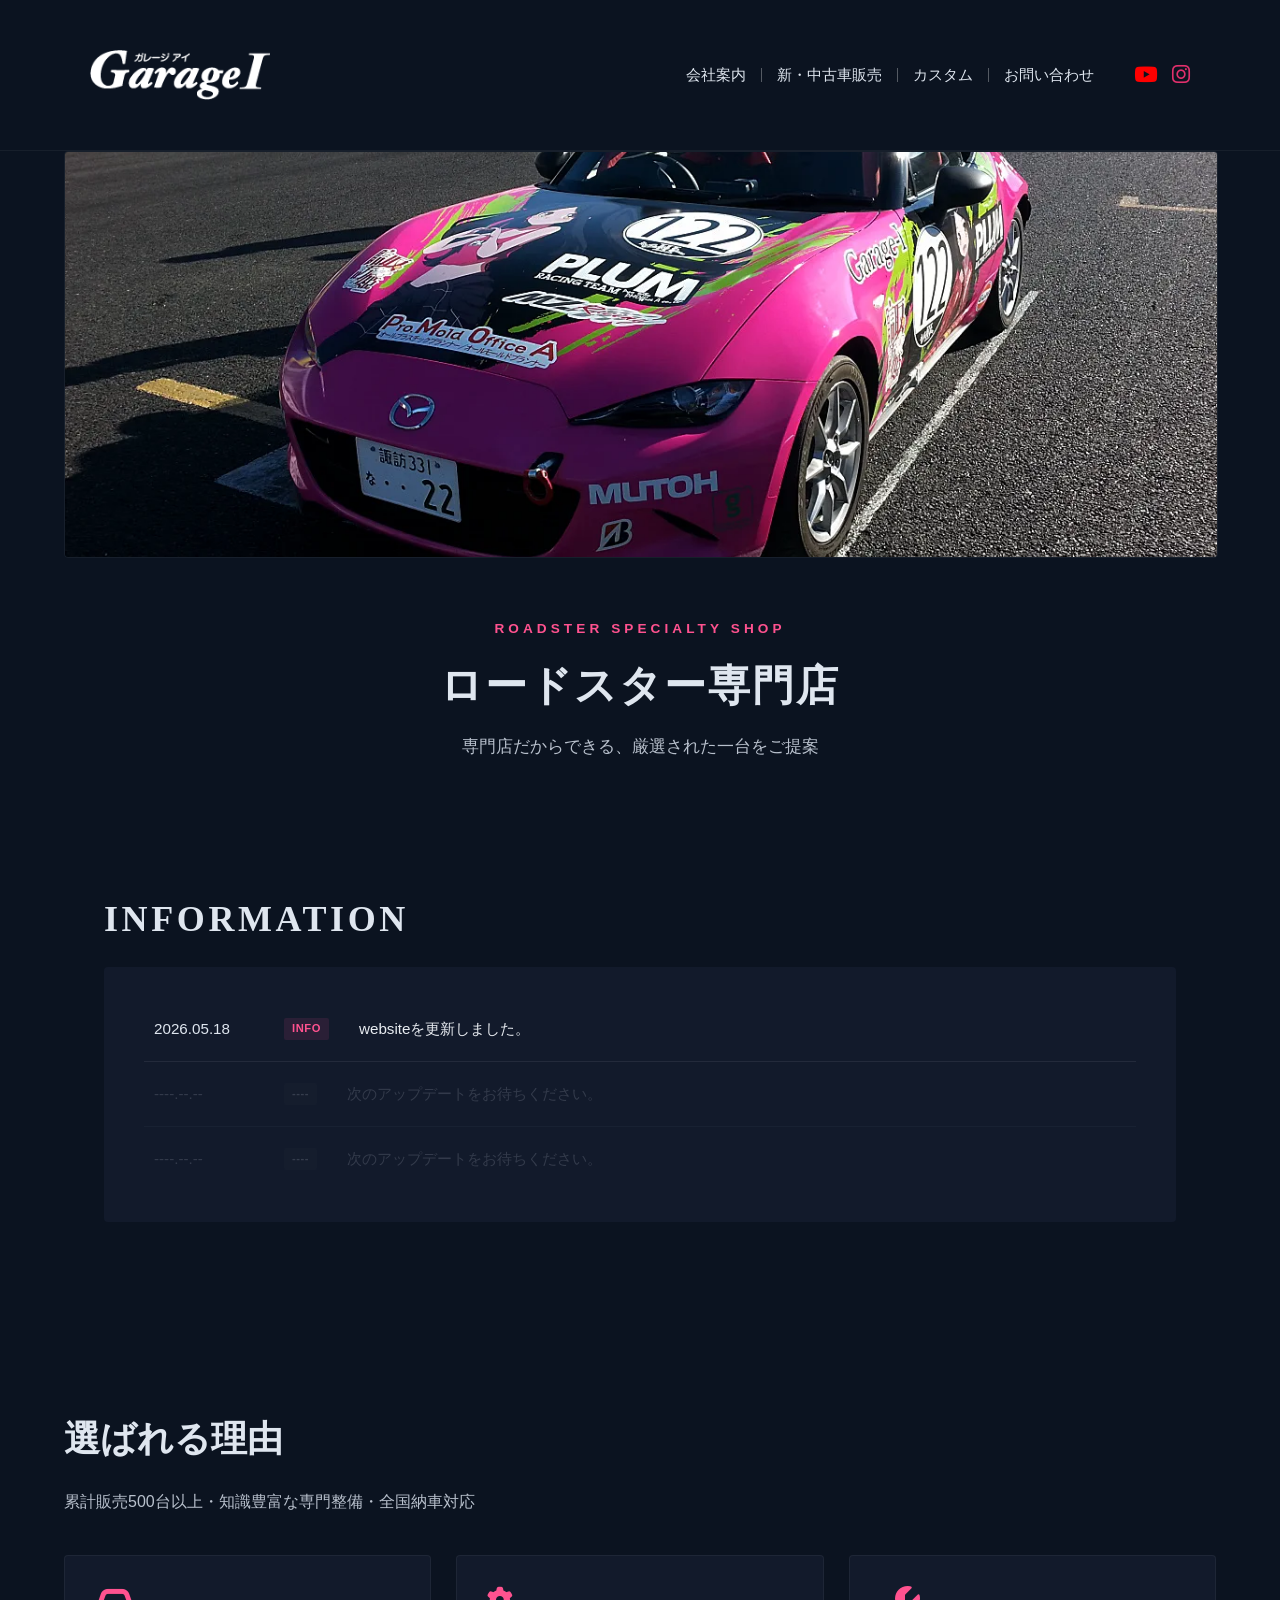
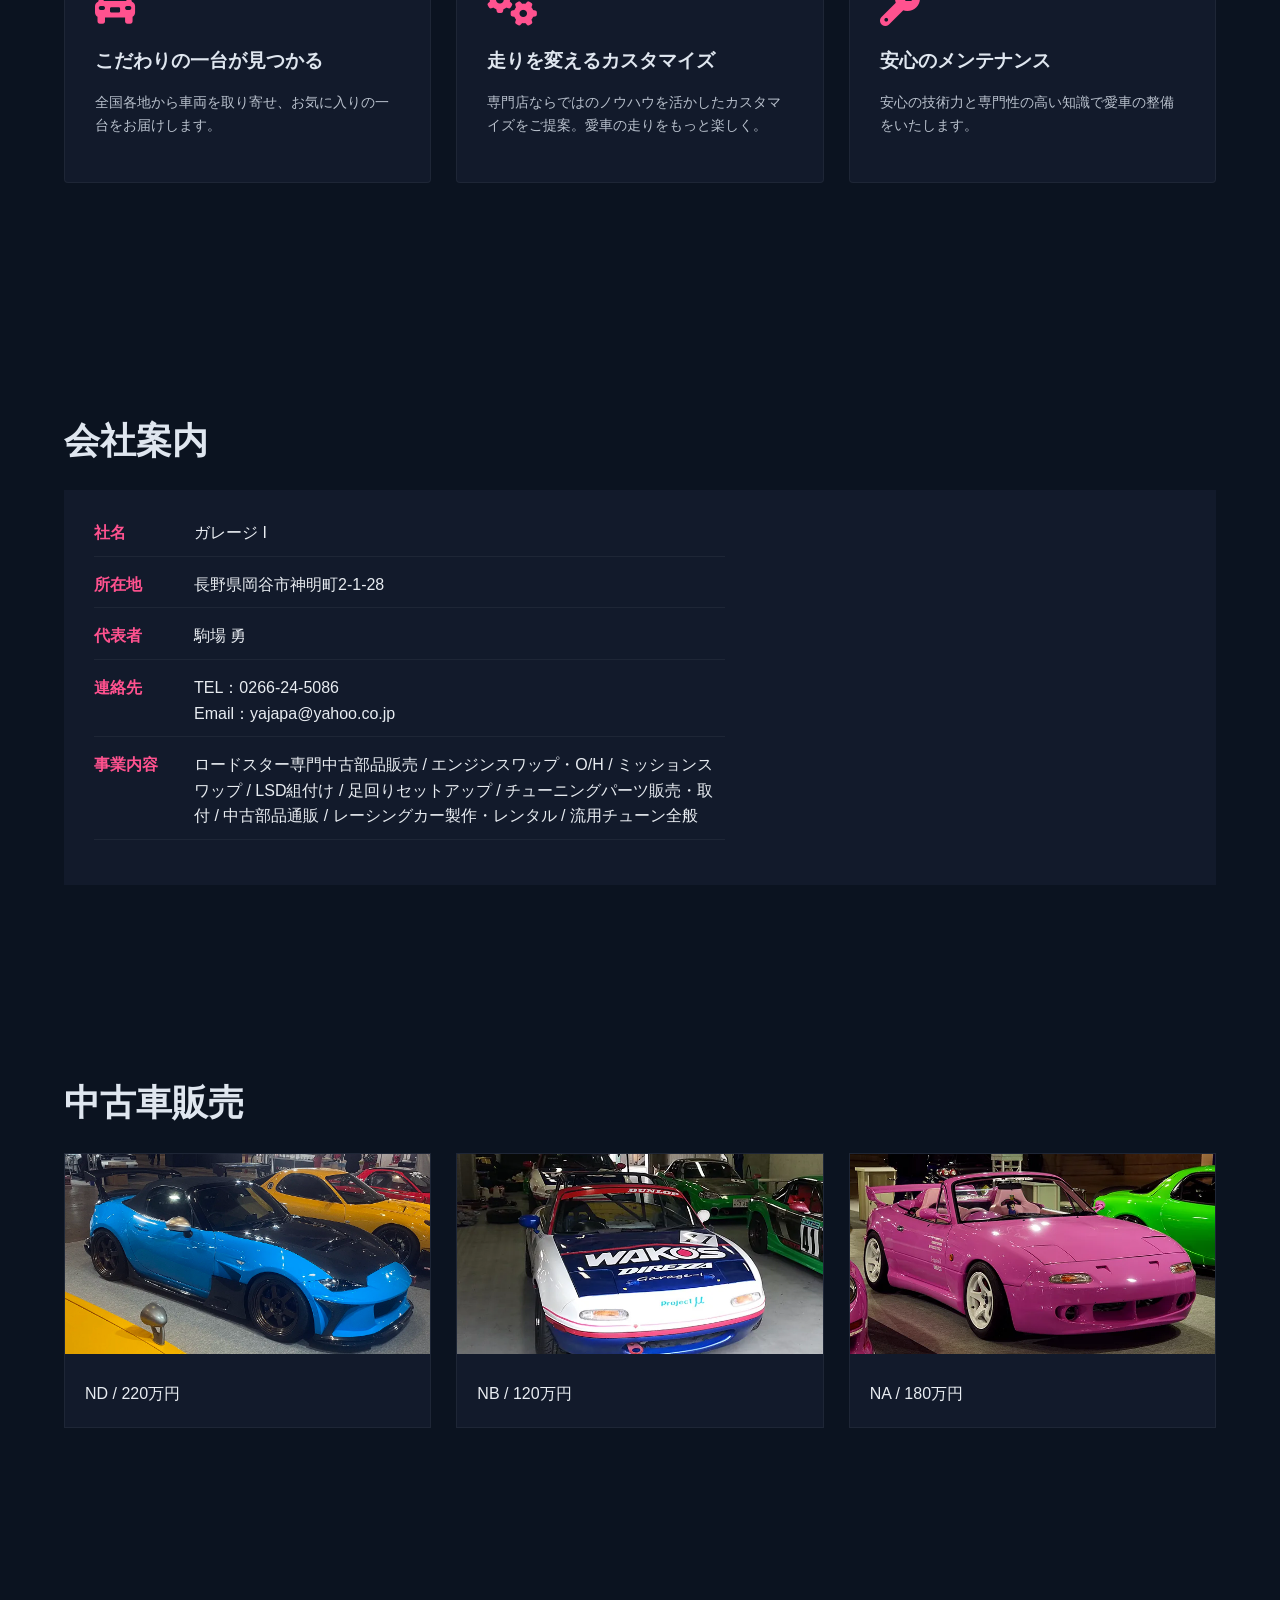
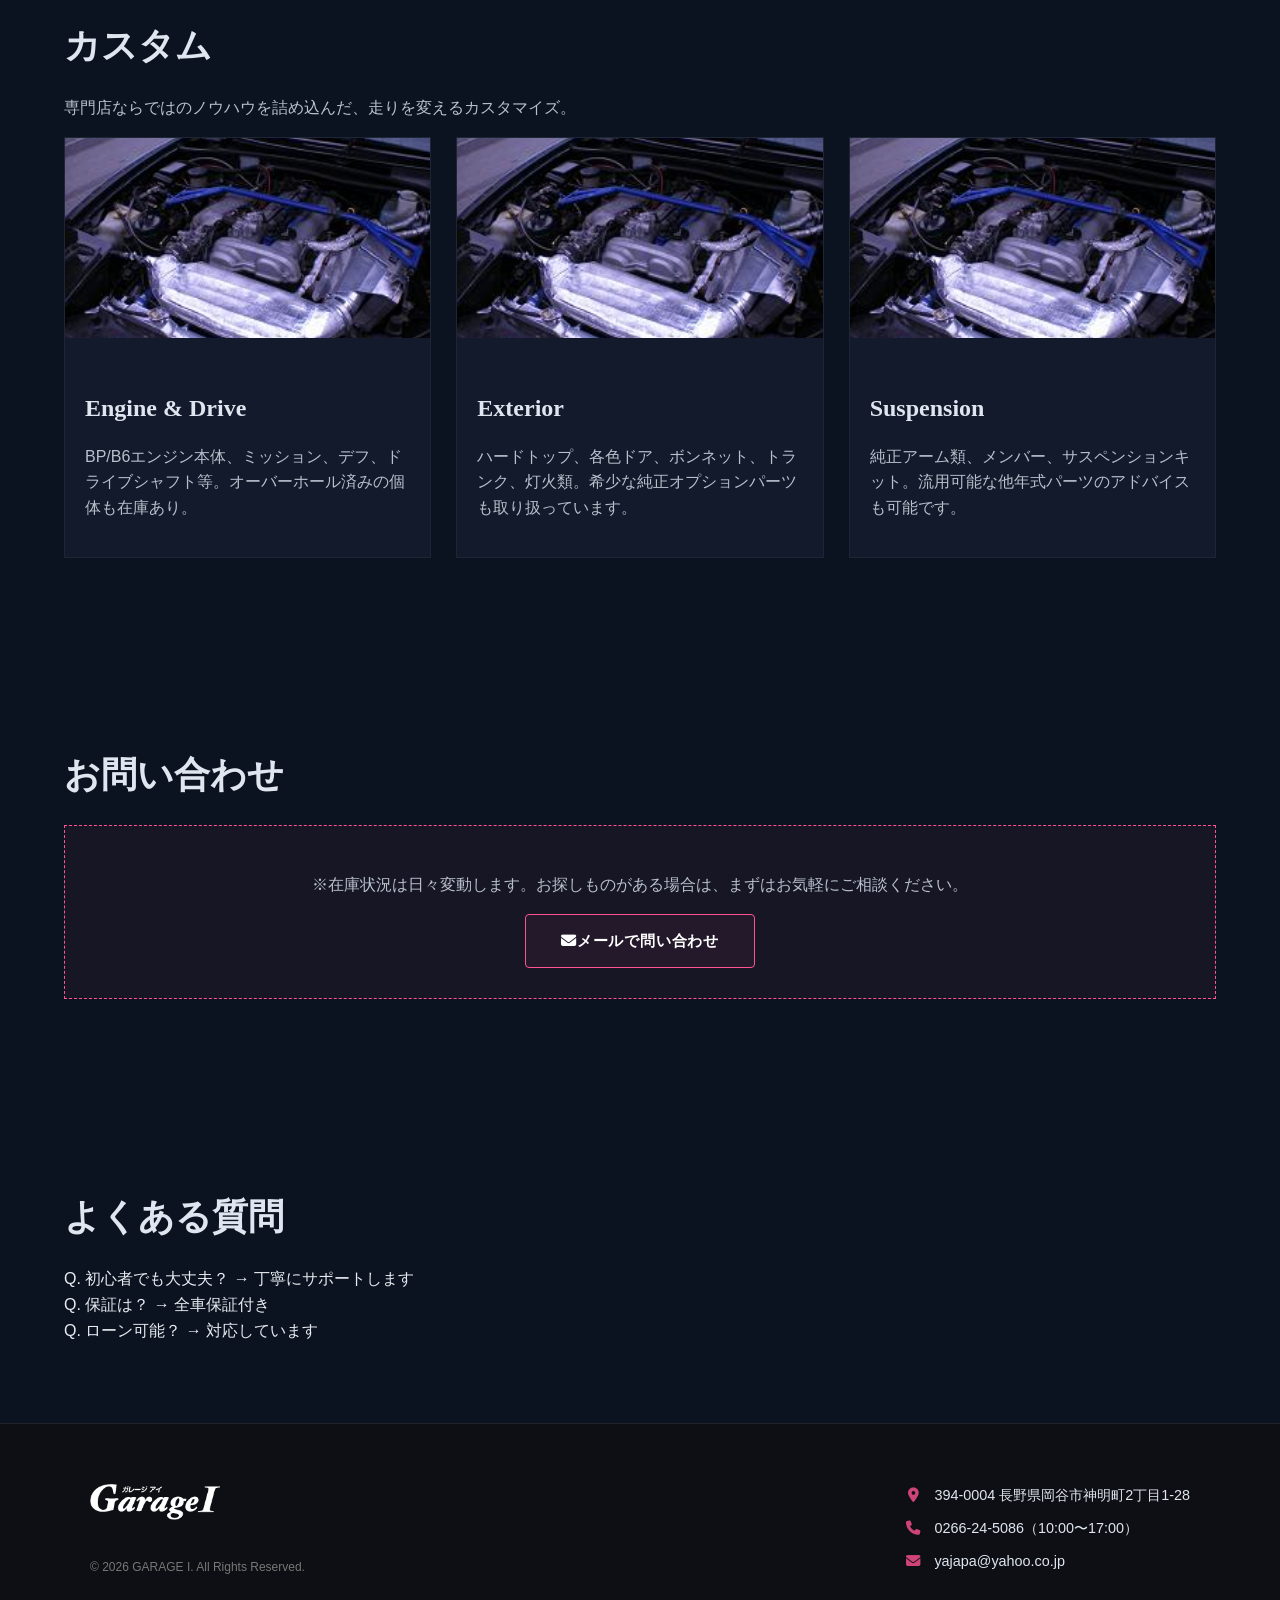
==== commit 3e10bea4: "インフォ更新" ====
--- a/index.html
+++ b/index.html
@@ -55,6 +55,33 @@
     </div>
   </section>
 
+  <section id="news" class="fade">
+    
+    <h2>INFORMATION</h2>
+    
+    <div class="news-inner">
+      <div class="news-list">
+        <div class="news-item">
+          <span class="news-date">2026.05.18</span>
+          <span class="news-category">INFO</span>
+          <p class="news-text">websiteを更新しました。</p>
+        </div>
+        
+        <div class="news-item is-empty">
+          <span class="news-date">----.--.--</span>
+          <span class="news-category">----</span>
+          <p class="news-text">次のアップデートをお待ちください。</p>
+        </div>
+        
+        <div class="news-item is-empty">
+          <span class="news-date">----.--.--</span>
+          <span class="news-category">----</span>
+          <p class="news-text">次のアップデートをお待ちください。</p>
+        </div>
+      </div>
+    </div>
+  </section>
+
   <section id="feature" class="fade">
     <h2>選ばれる理由</h2>
     <p>累計販売500台以上・知識豊富な専門整備・全国納車対応</p>
--- a/style.css
+++ b/style.css
@@ -778,4 +778,120 @@
   .thanks-metrics-text .pc-only { display: none; }
   .thanks-justify-box, .thanks-notice-box { text-align: left; } /* スマホは均等割付より左寄せが読みやすいため */
   .thanks-back-block-btn { max-width: 100%; }
+}
+
+/* ==========================================================================
+   News（更新情報）セクション（見出し独立・ボックス内包型）
+   ========================================================================== */
+#news {
+  background: transparent; /* section全体の背景は透明に */
+  padding: 80px 5%;        /* 他の共通sectionと同じ左右5%の余白で「I」の左ツラを固定 */
+  max-width: 1200px;
+  margin: auto;
+  box-sizing: border-box;
+}
+
+/* ボックスの外に出た見出し：他のセクションのh2と完全に見た目・位置が同期します */
+#news h2 {
+  font-size: 36px;
+  letter-spacing: 0.1em;
+  margin: 0 0 30px 0; /* 下の紺ボックスとの間に綺麗な余白を確保 */
+  line-height: 1;
+}
+
+/* ★大改造：紺背景ボックス。ここがINFORMATIONの「I」の真下（ツラ）から始まります */
+.news-inner {
+  background: var(--deep); /* 紺色の背景をこのリストの枠だけに適用 */
+  padding: 30px 40px;      /* ニュース内容を内側に入れ込むための余白（上下を少しスマートに調整） */
+  border-radius: 4px;      /* 微小な角丸 */
+  box-sizing: border-box;
+  width: 100%;
+}
+
+/* ニュースリスト構造 */
+.news-list {
+  display: flex;
+  flex-direction: column;
+}
+
+/* 個々の更新情報行 */
+.news-item {
+  display: flex;
+  align-items: center;
+  padding: 20px 10px;
+  border-bottom: 1px solid rgba(223, 230, 239, 0.08); /* 文字の下の薄い線 */
+  transition: background-color 0.3s ease;
+}
+.news-item:last-child {
+  border-bottom: none; /* 一番下の行の線は消してスッキリさせる */
+}
+
+/* マウスホバー時 */
+.news-item:not(.is-empty):hover {
+  background: rgba(255, 255, 255, 0.01);
+}
+
+/* 日付 */
+.news-date {
+  font-family: 'Inter', sans-serif;
+  font-size: 0.95rem;
+  color: var(--silver);
+  font-weight: 500;
+  width: 130px;
+  flex-shrink: 0;
+}
+
+/* タグ（INFOなど） */
+.news-category {
+  font-size: 0.7rem;
+  font-weight: bold;
+  background: rgba(255, 82, 143, 0.1);
+  color: var(--accent);
+  padding: 2px 8px;
+  border-radius: 2px;
+  margin-right: 30px;
+  letter-spacing: 0.05em;
+  flex-shrink: 0;
+}
+
+/* 本文テキスト */
+.news-text {
+  margin: 0;
+  font-size: 0.95rem;
+  color: #e8ecf1;
+  white-space: nowrap;
+  overflow: hidden;
+  text-overflow: ellipsis;
+}
+
+/* まだ情報がない行の暗めデザイン */
+.news-item.is-empty {
+  border-bottom: 1px solid rgba(223, 230, 239, 0.03);
+}
+.news-item.is-empty:last-child {
+  border-bottom: none;
+}
+.news-item.is-empty .news-date,
+.news-item.is-empty .news-text {
+  color: rgba(184, 192, 204, 0.2);
+}
+.news-item.is-empty .news-category {
+  background: rgba(255, 255, 255, 0.01);
+  color: rgba(184, 192, 204, 0.2);
+}
+
+/* レスポンシブ表示（スマホ対応） */
+@media (max-width: 650px) {
+  .news-inner {
+    padding: 20px 15px; /* スマホ時はボックス内の余白をタイトにして文字幅を広く */
+  }
+  .news-item {
+    flex-direction: column;
+    align-items: flex-start;
+    gap: 6px;
+    padding: 16px 5px;
+  }
+  .news-date { width: auto; }
+  .news-category { margin-right: 0; }
+  .news-text { white-space: normal; }
 }
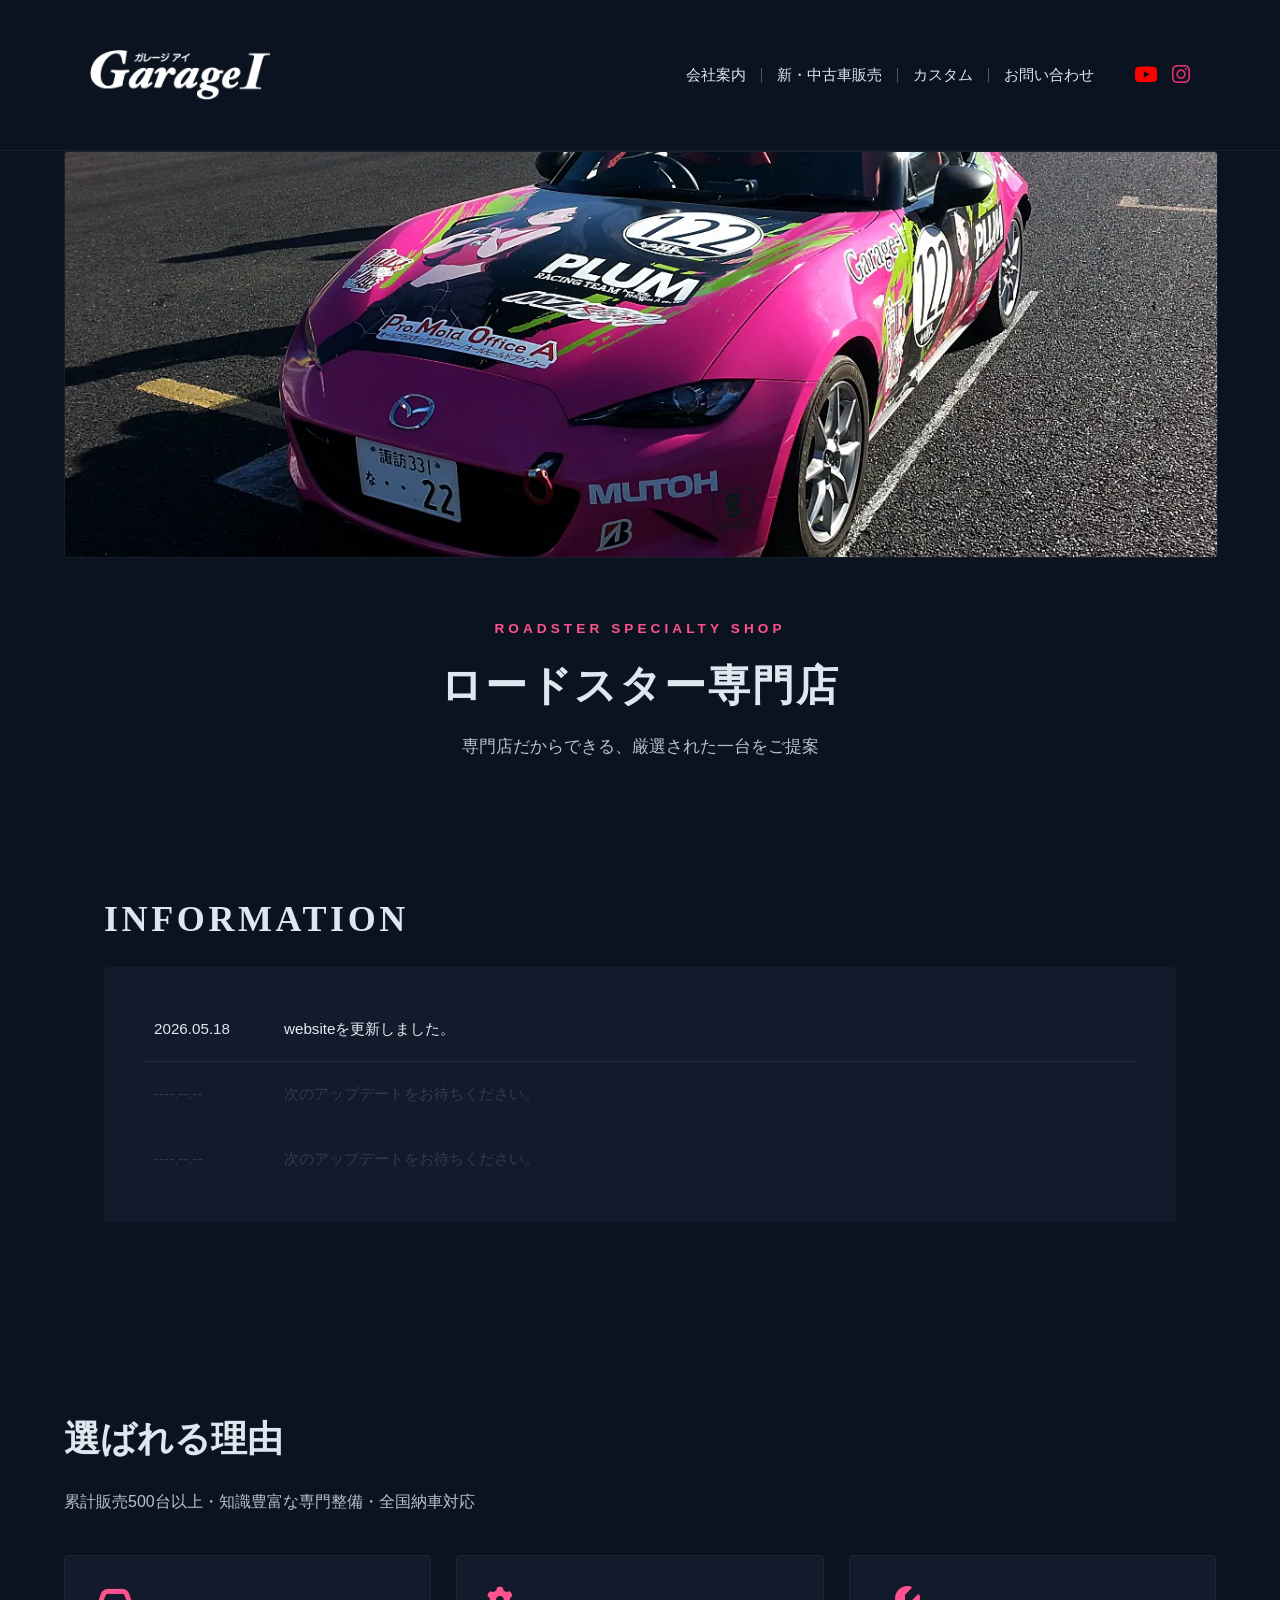
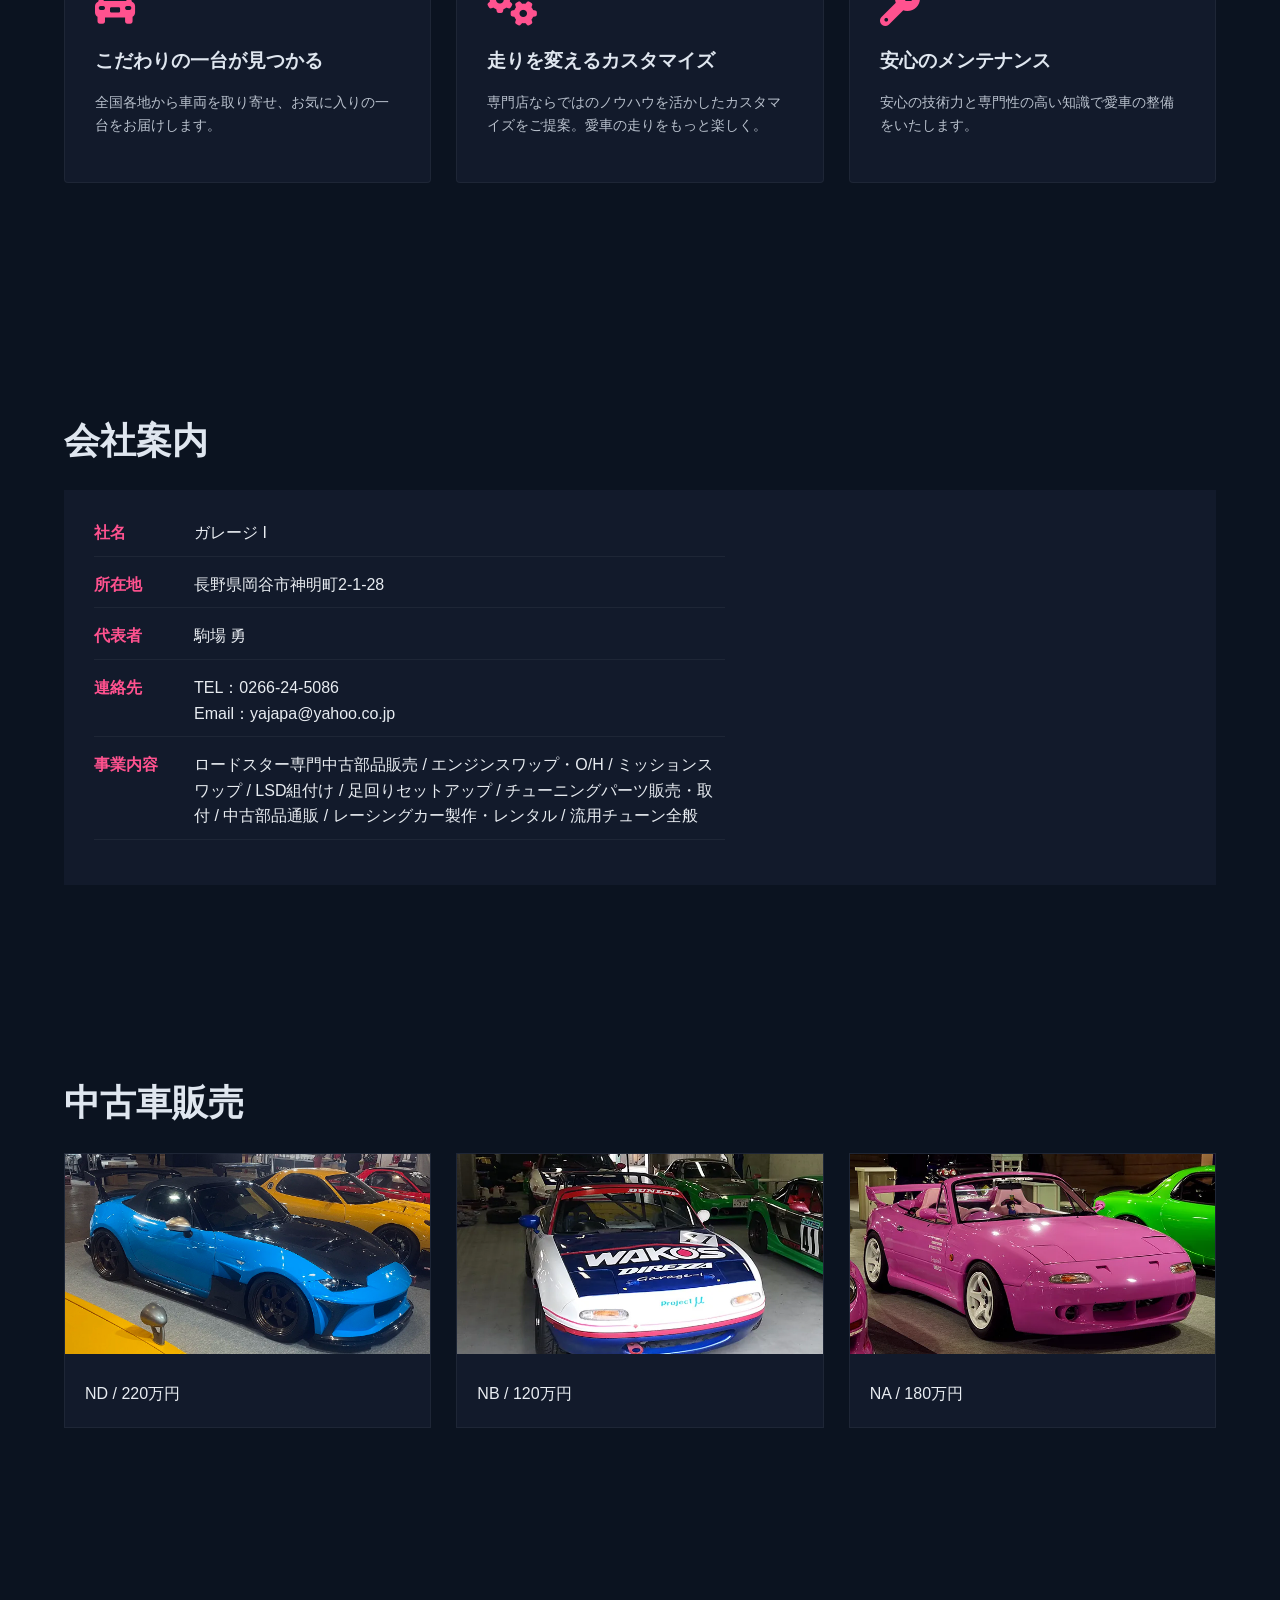
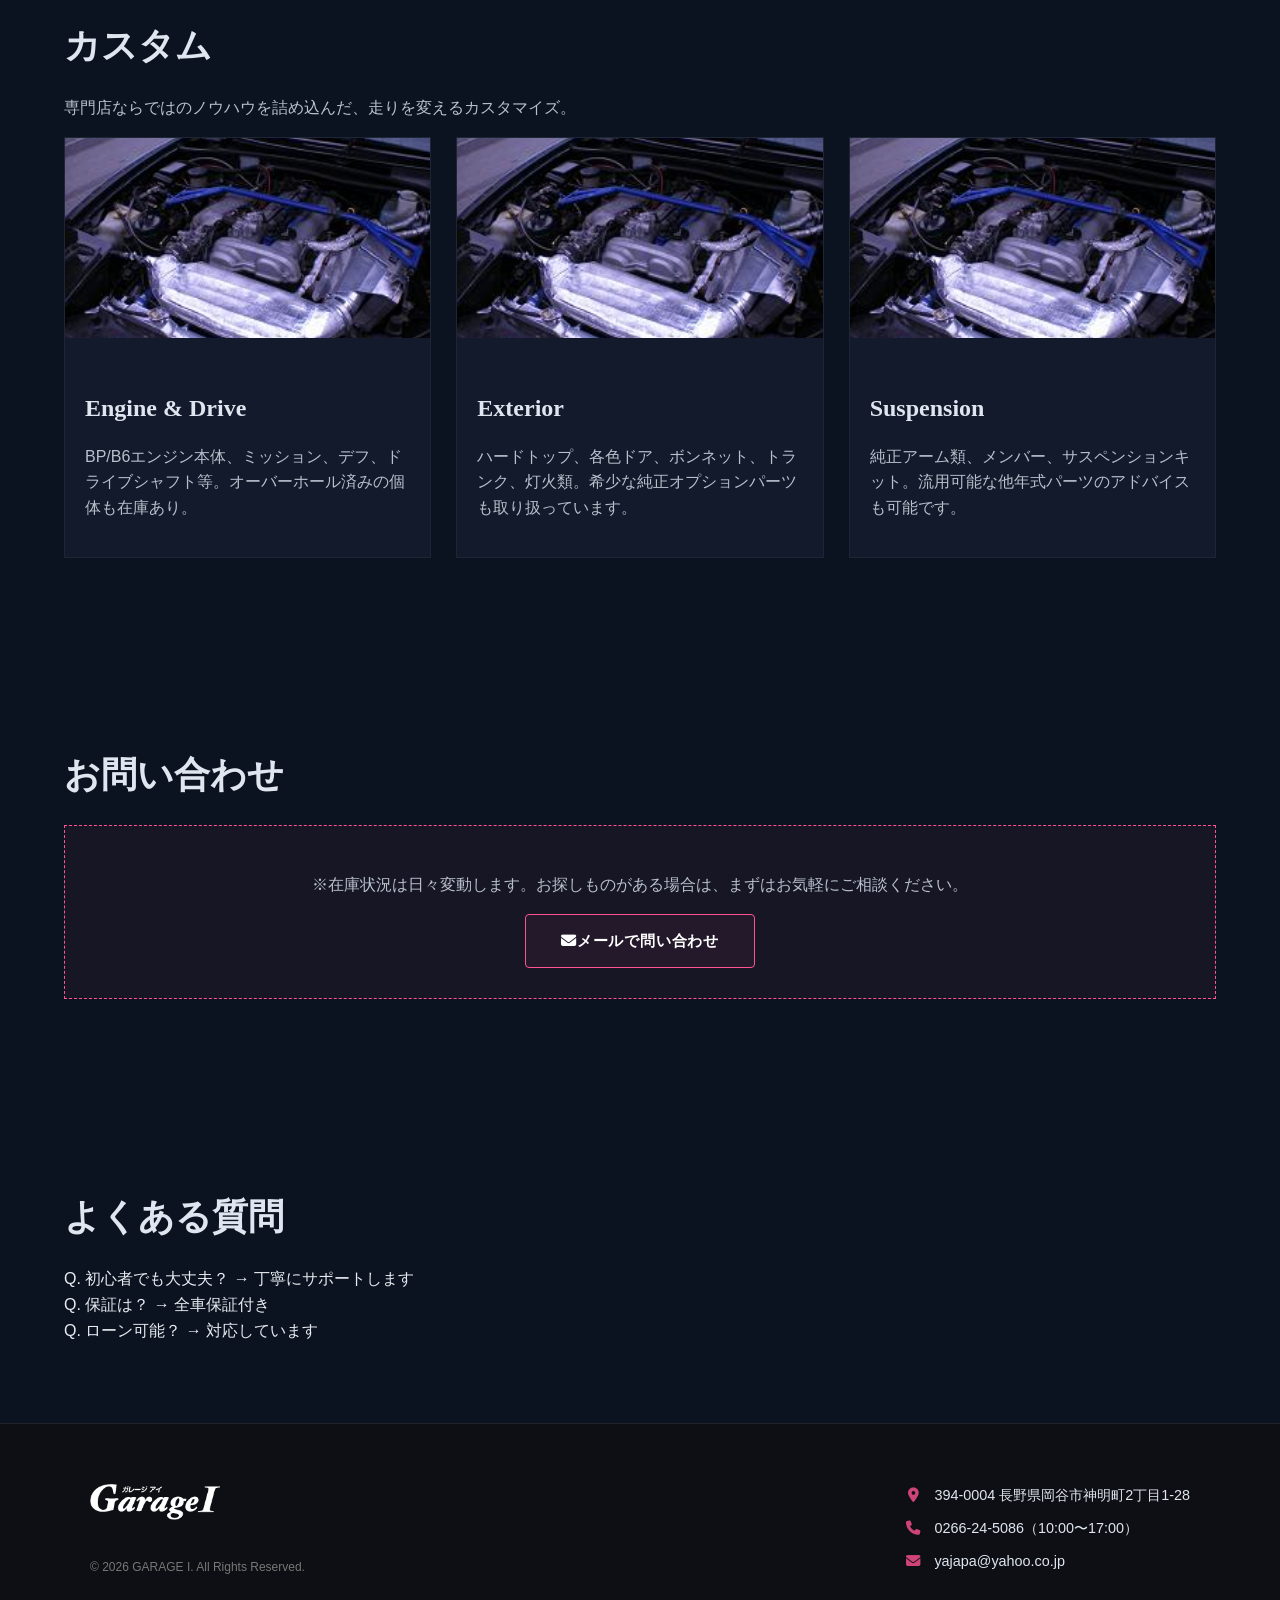
==== commit 8d757a91: "メールフォーム修正" ====
--- a/index.html
+++ b/index.html
@@ -63,19 +63,16 @@
       <div class="news-list">
         <div class="news-item">
           <span class="news-date">2026.05.18</span>
-          <span class="news-category">INFO</span>
           <p class="news-text">websiteを更新しました。</p>
         </div>
         
         <div class="news-item is-empty">
           <span class="news-date">----.--.--</span>
-          <span class="news-category">----</span>
           <p class="news-text">次のアップデートをお待ちください。</p>
         </div>
         
         <div class="news-item is-empty">
           <span class="news-date">----.--.--</span>
-          <span class="news-category">----</span>
           <p class="news-text">次のアップデートをお待ちください。</p>
         </div>
       </div>
@@ -179,7 +176,7 @@
     <h2>お問い合わせ</h2>
     <div class="contact-notice">
       <p>※在庫状況は日々変動します。お探しものがある場合は、まずはお気軽にご相談ください。</p>
-      <a href="contact.html" class="cta-btn mail-btn">
+      <a href="mail.php" class="cta-btn mail-btn">
         <i class="fa-solid fa-envelope"></i>メールで問い合わせ
       </a>
     </div>
--- a/style.css
+++ b/style.css
@@ -841,19 +841,6 @@
   flex-shrink: 0;
 }
 
-/* タグ（INFOなど） */
-.news-category {
-  font-size: 0.7rem;
-  font-weight: bold;
-  background: rgba(255, 82, 143, 0.1);
-  color: var(--accent);
-  padding: 2px 8px;
-  border-radius: 2px;
-  margin-right: 30px;
-  letter-spacing: 0.05em;
-  flex-shrink: 0;
-}
-
 /* 本文テキスト */
 .news-text {
   margin: 0;
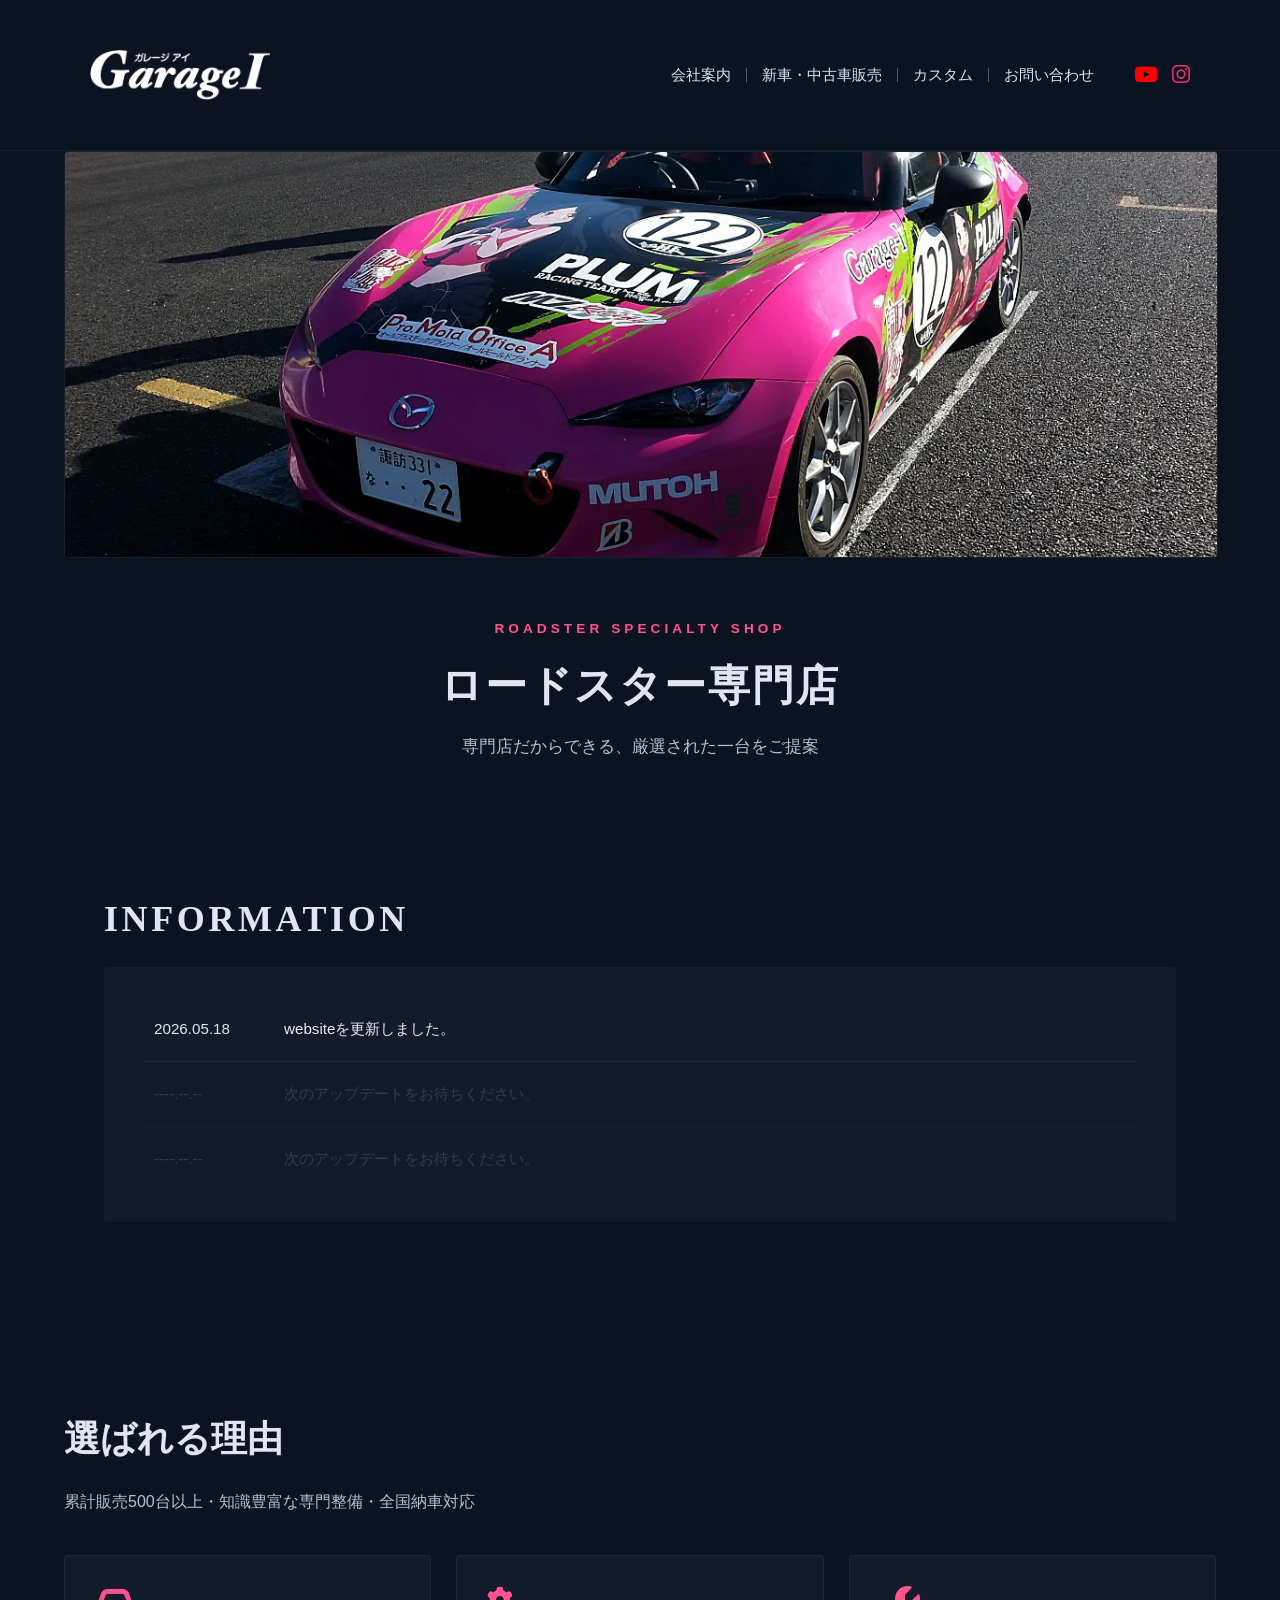
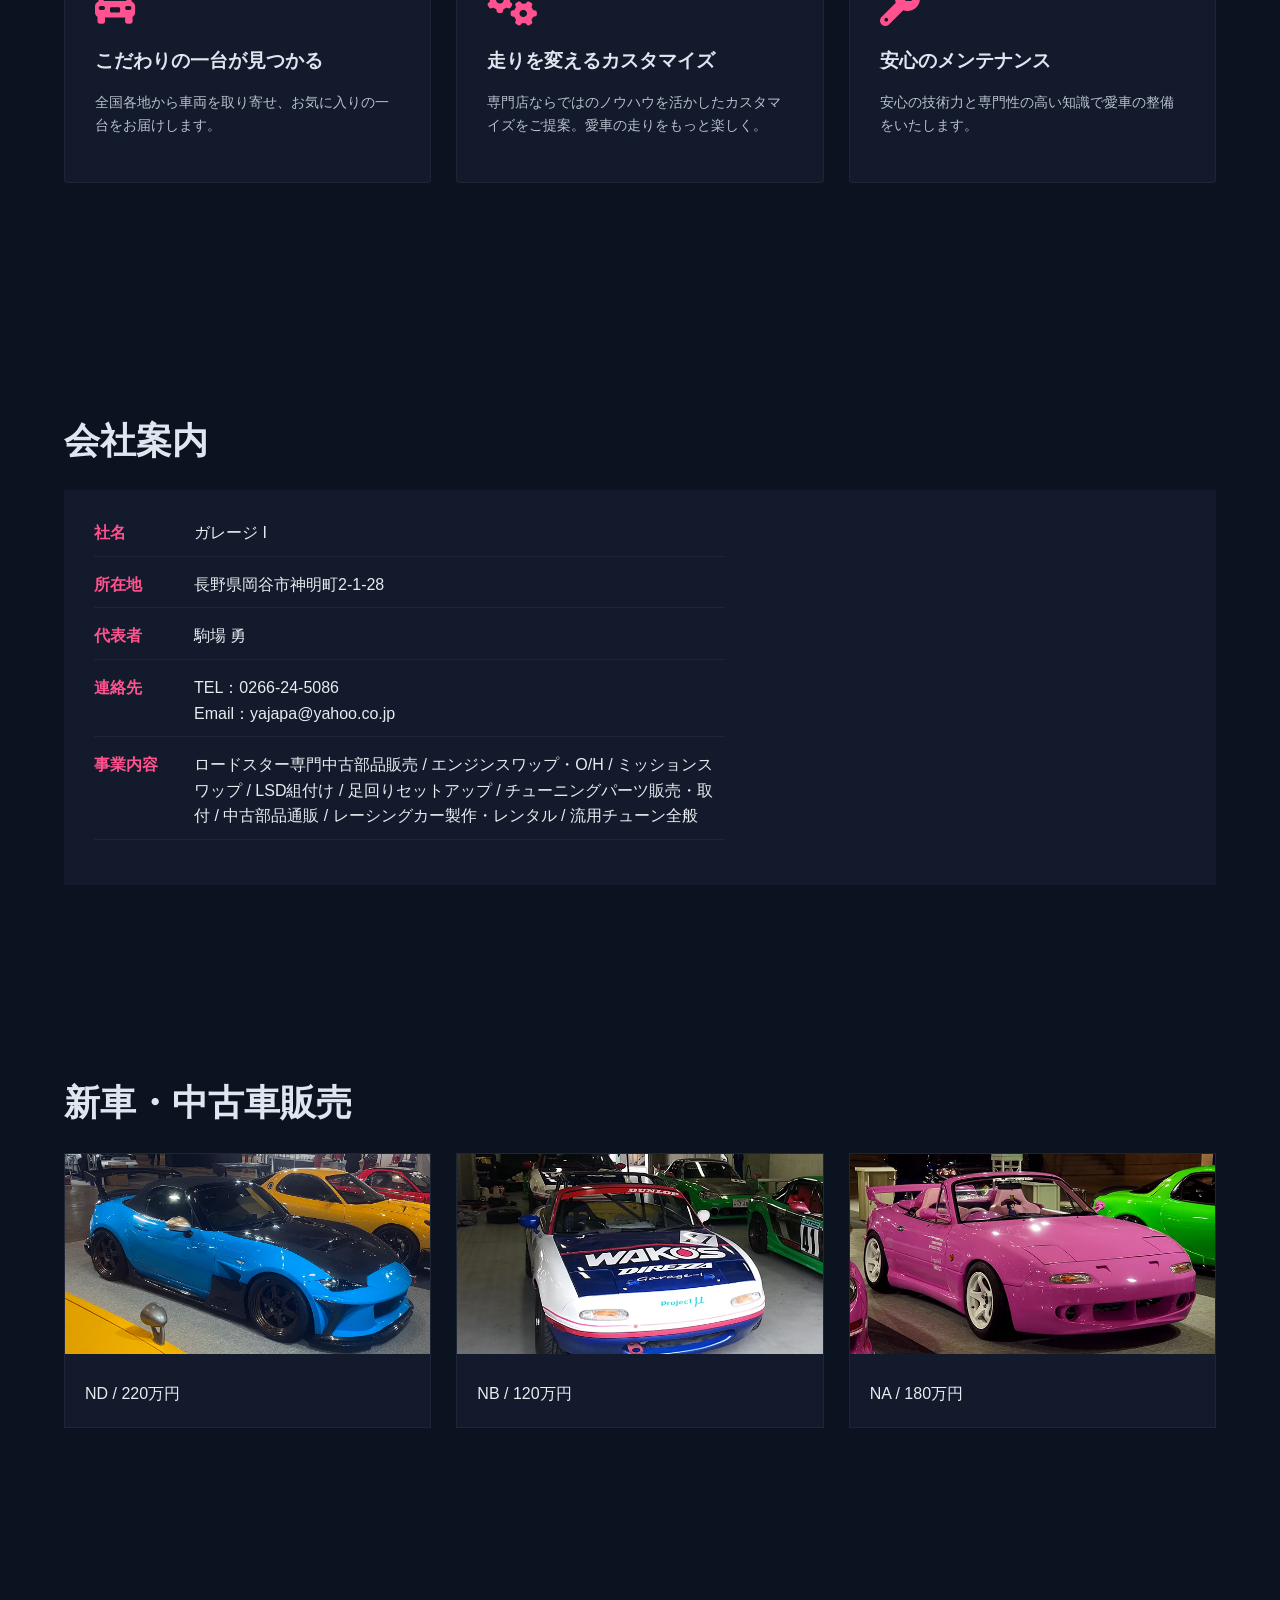
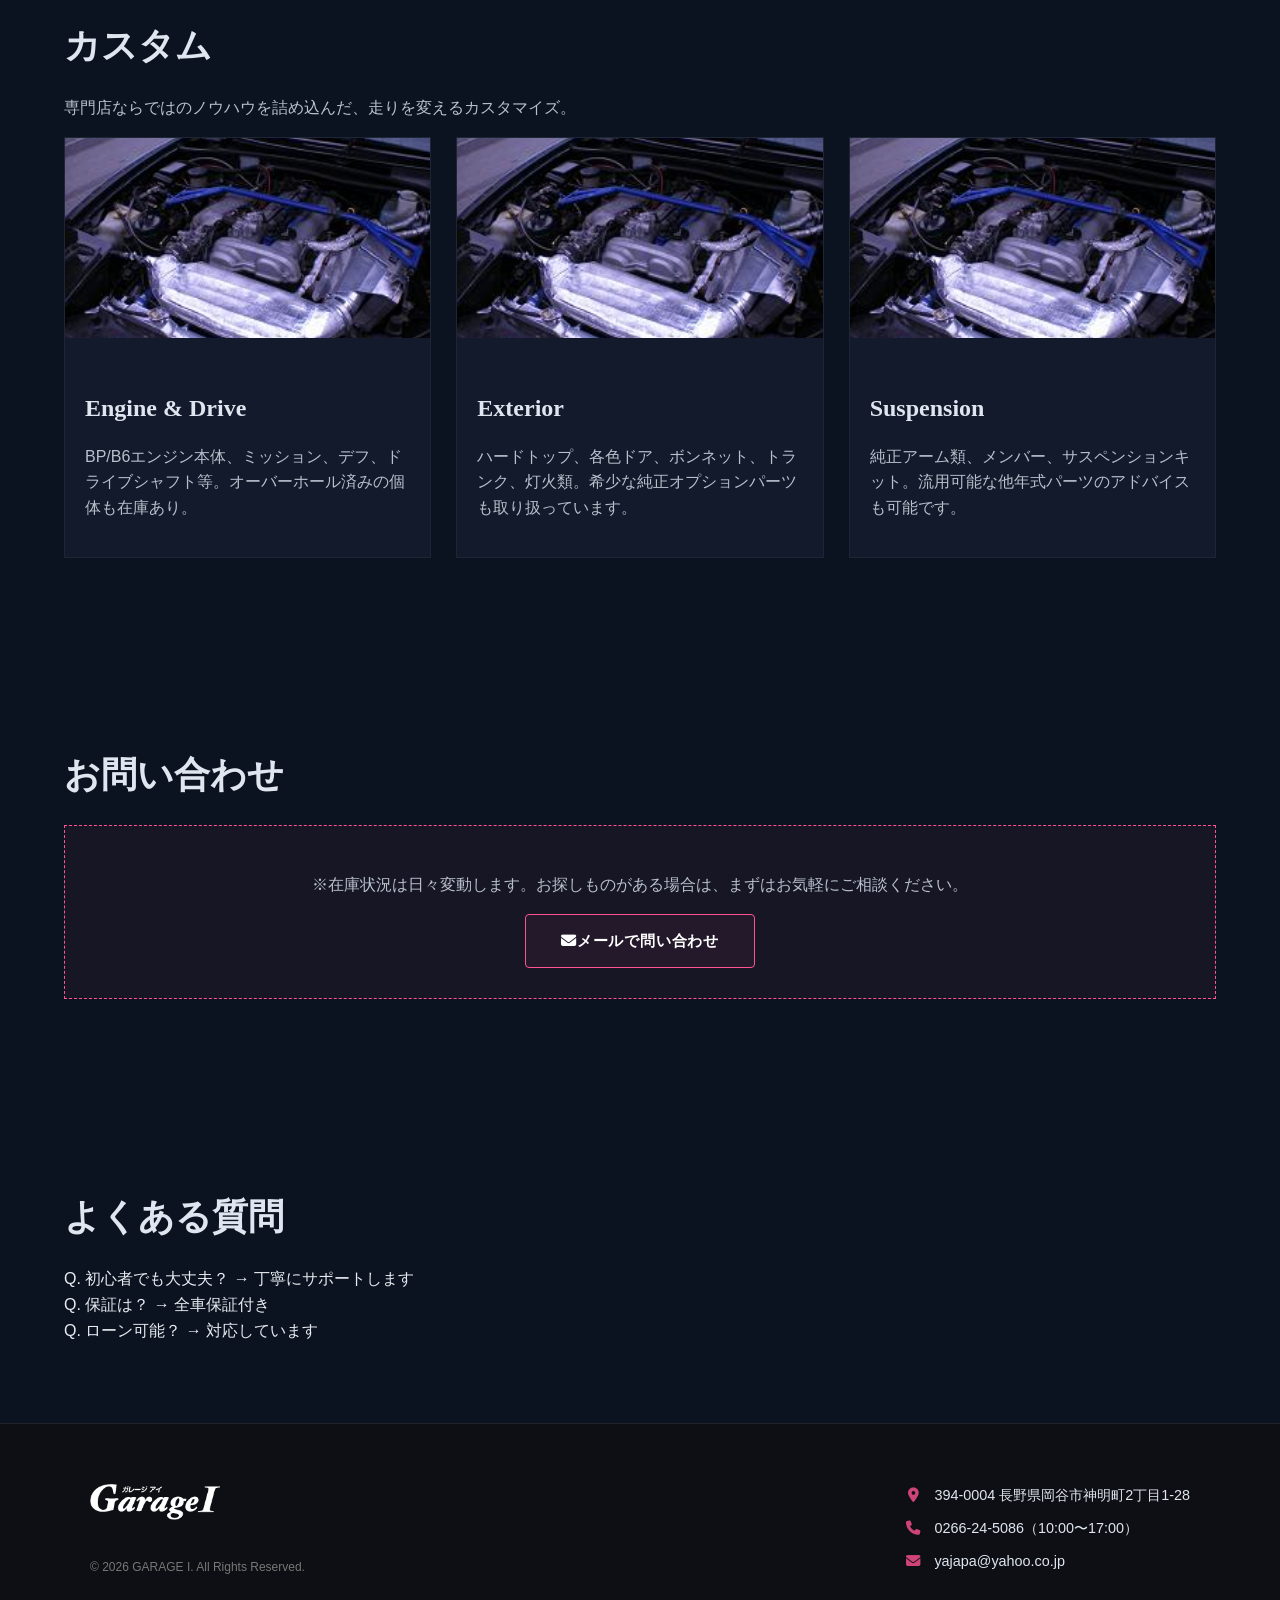
==== commit e2f4f75c: "部分修正" ====
--- a/index.html
+++ b/index.html
@@ -22,7 +22,7 @@
     <div class="nav-content">
       <ul class="nav-menu">
         <li><a href="#company">会社案内</a></li>
-        <li><a href="#inventory">新・中古車販売</a></li>
+        <li><a href="#inventory">新車・中古車販売</a></li>
         <li><a href="#custom">カスタム</a></li>
         <li><a href="#contact">お問い合わせ</a></li>
       </ul>
@@ -136,7 +136,7 @@
   </section>
 
   <section id="inventory" class="fade">
-    <h2>中古車販売</h2>
+    <h2>新車・中古車販売</h2>
     <div class="grid grid-3">
       <div class="card"><img src="img/a1.webp" alt="ロードスター ND"><div>ND / 220万円</div></div>
       <div class="card"><img src="img/a2.webp" alt="ロードスター NB"><div>NB / 120万円</div></div>
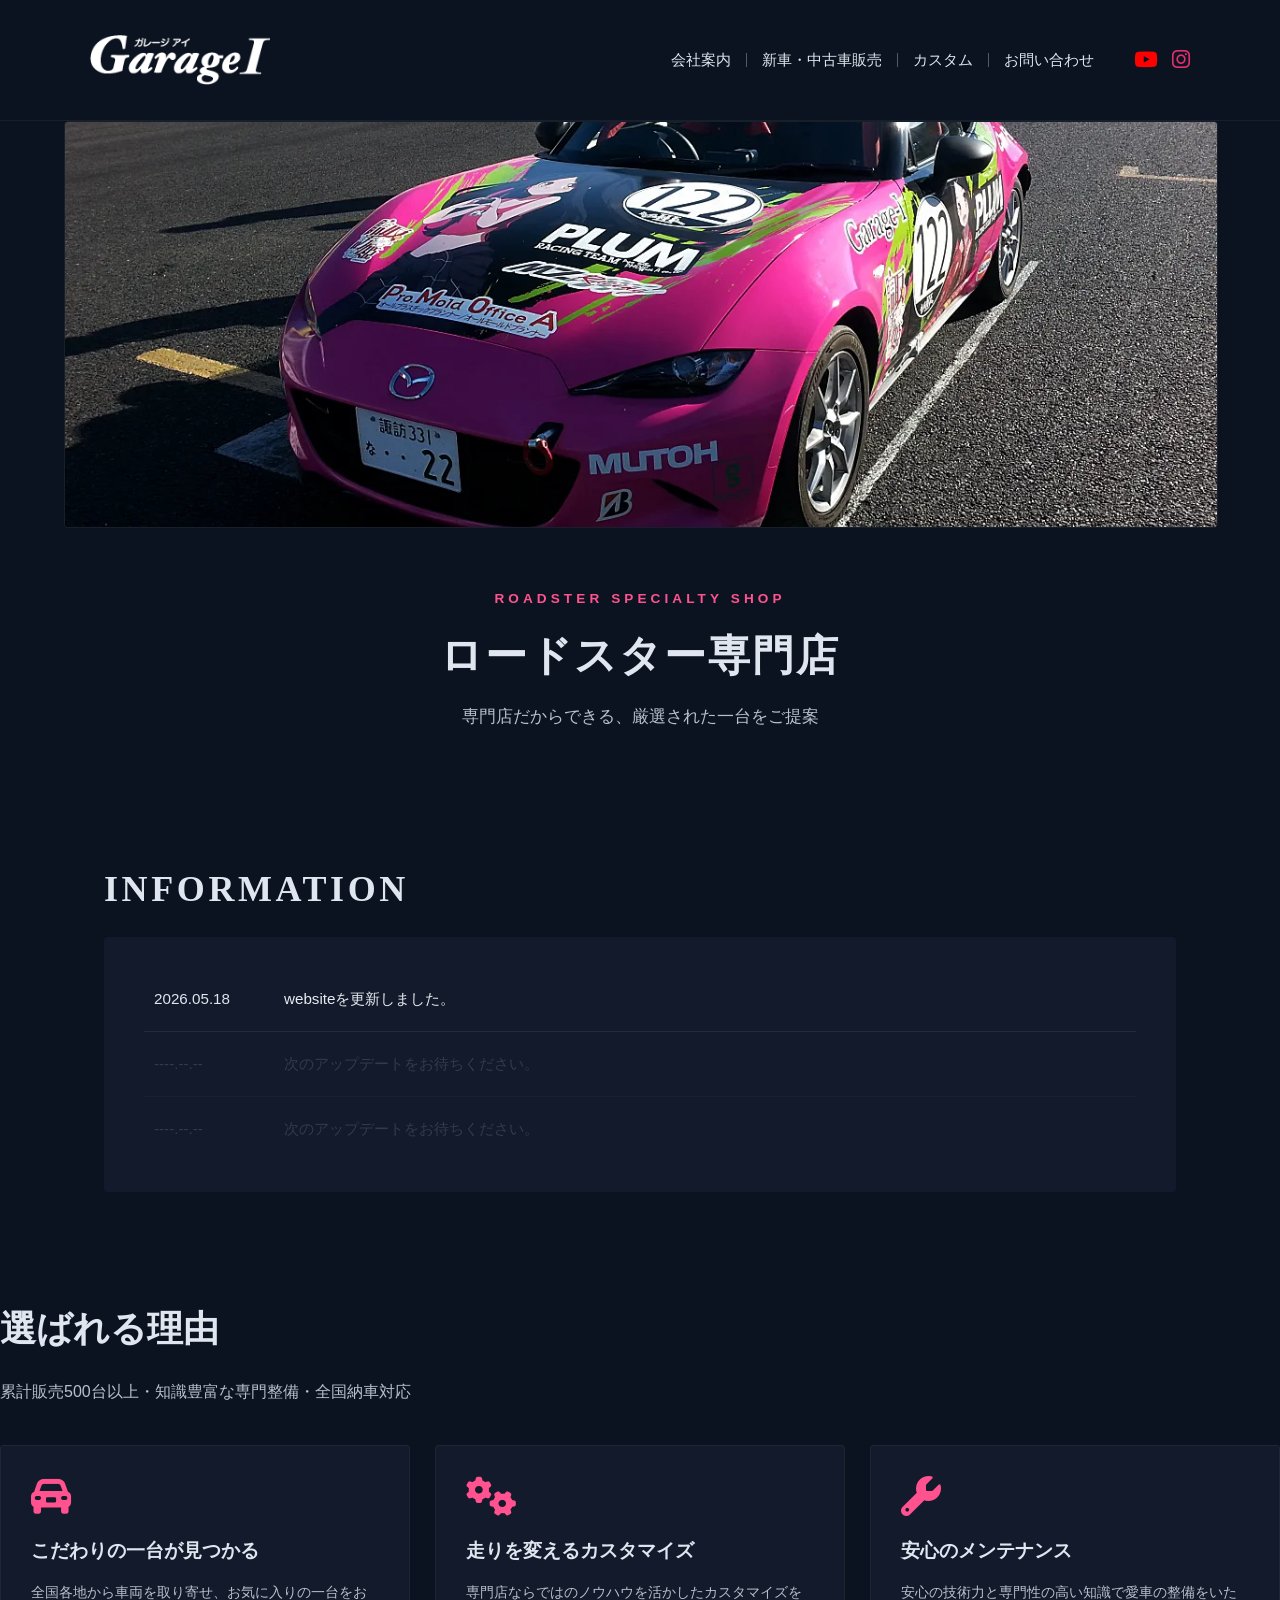
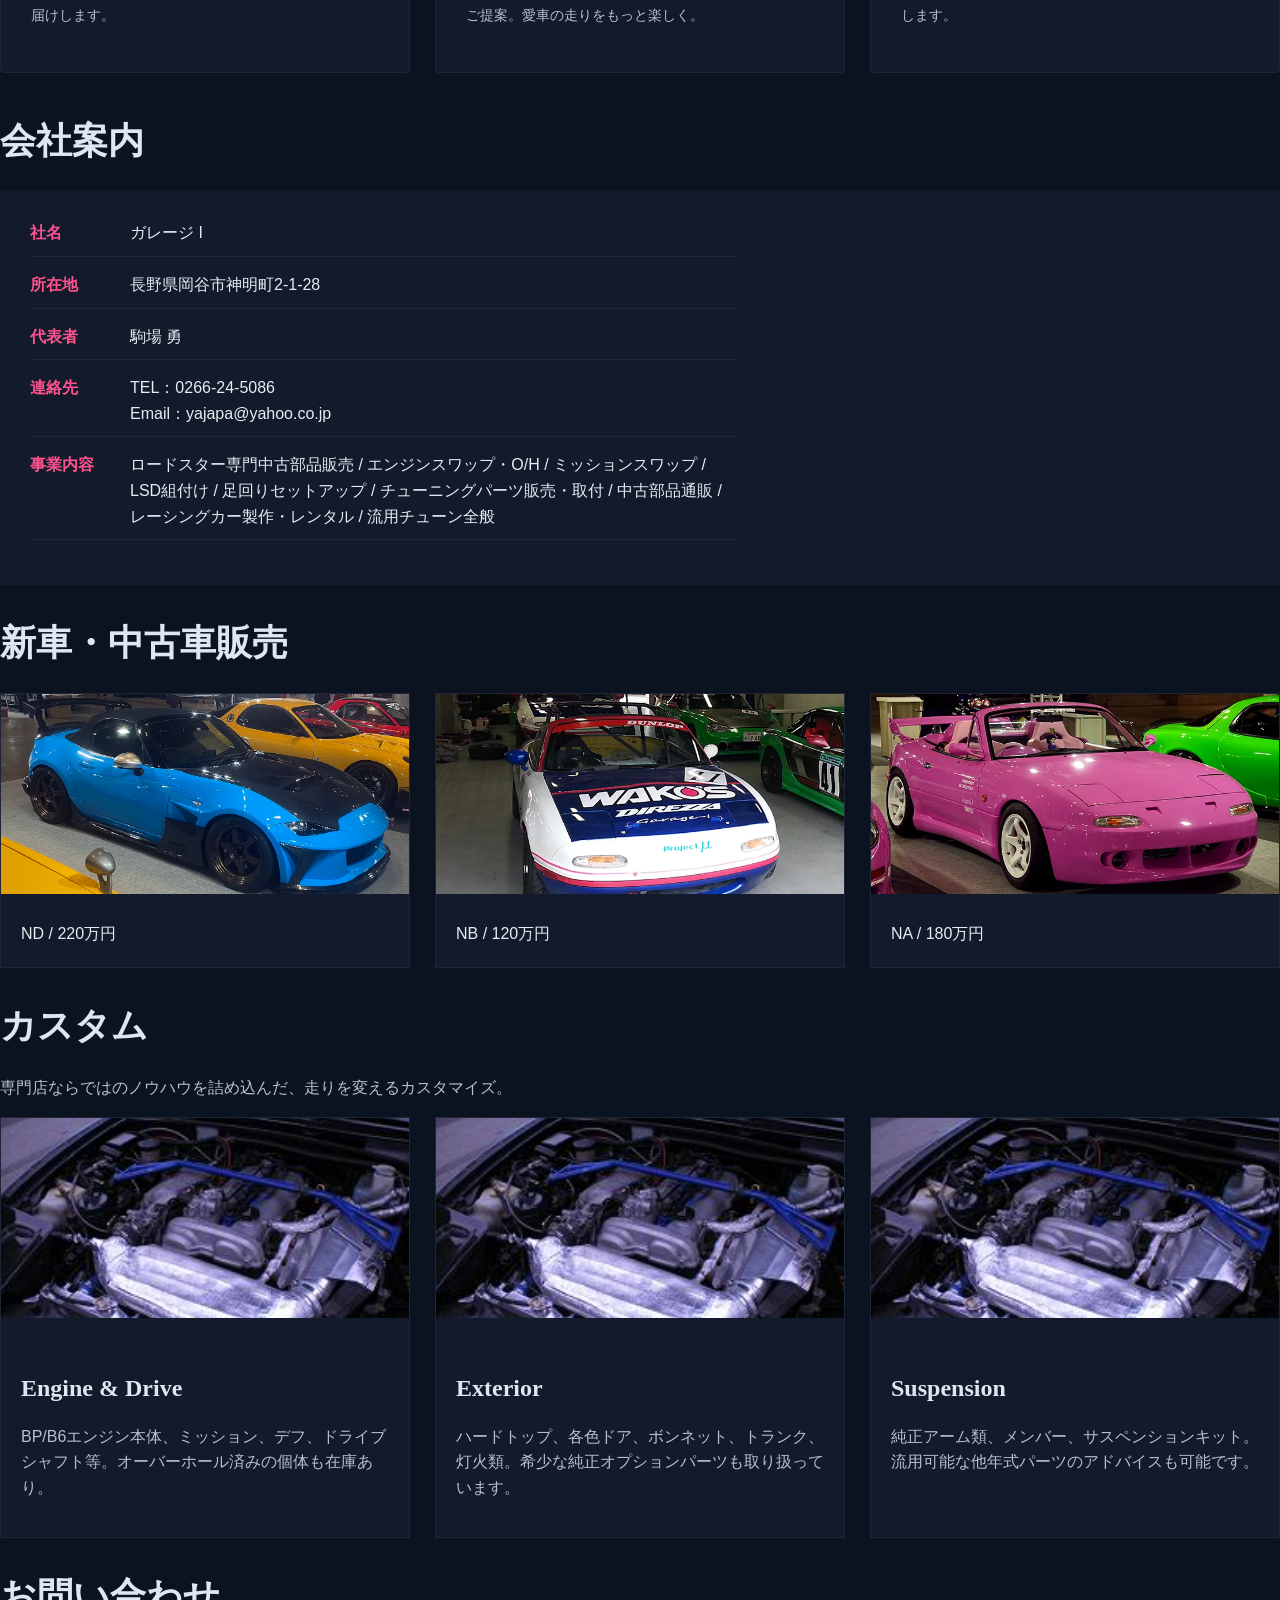
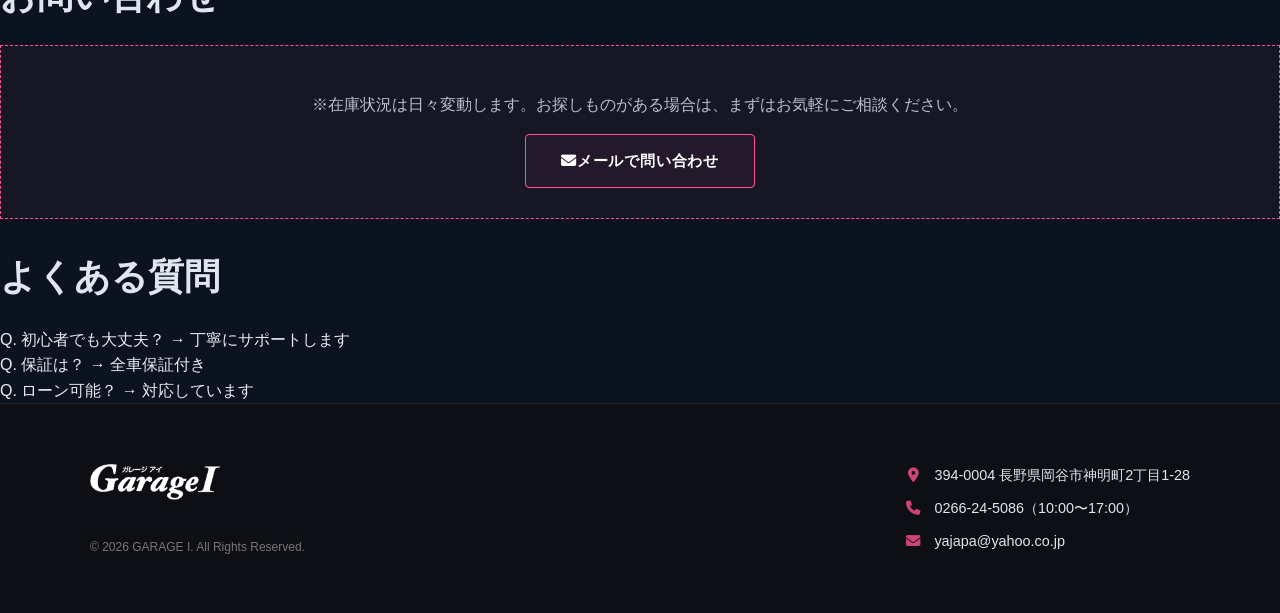
==== commit ea44651f: "全体を最適化" ====
--- a/index.html
+++ b/index.html
@@ -176,7 +176,7 @@
     <h2>お問い合わせ</h2>
     <div class="contact-notice">
       <p>※在庫状況は日々変動します。お探しものがある場合は、まずはお気軽にご相談ください。</p>
-      <a href="mail.php" class="cta-btn mail-btn">
+      <a href="contact.html" class="cta-btn mail-btn">
         <i class="fa-solid fa-envelope"></i>メールで問い合わせ
       </a>
     </div>
--- a/style.css
+++ b/style.css
@@ -17,14 +17,6 @@
   line-height: 1.6;
 }
 
-/* --- 共通コンポーネント --- */
-section {
-  padding: 80px 5%;
-  max-width: 1200px;
-  margin: auto;
-  scroll-margin-top: 100px;
-}
-
 h2, h3 { font-family: 'Inter', serif; color: var(--silver); }
 h2 { font-size: 36px; margin-bottom: 20px; }
 h3 { font-size: 24px; margin-bottom: 10px; }
@@ -36,7 +28,7 @@
 
 /* ヘッダーのレイアウト */
 header {
-  padding: 30px 5%;
+  padding: 15px 5%;
   background: var(--navy);
   position: sticky;
   top: 0;
@@ -132,18 +124,6 @@
 
 
 /* --- セクション別スタイル --- */
-.hero {
-  height: 70vh;
-  min-height: 400px;
-  max-width: 1200px;
-  margin: 0 auto;
-  background: url("img/top_2.webp") center/cover;
-  display: flex;
-  align-items: center;
-  justify-content: center;
-}
-.hero h1 { font-size: 52px; margin: 0; }
-
 .hero-section {
   max-width: 1200px;
   margin: 0 auto;
@@ -260,22 +240,6 @@
   border: 1px dashed var(--accent);
 }
 
-.contact-btn-wrap {
-  display: flex;
-  justify-content: center;
-  gap: 20px;
-  margin-top: 25px;
-  flex-wrap: wrap; /* スマホ時に縦に並ぶように */
-}
-
-.feature-link {
-  display: inline-block;
-  margin-top: 15px;
-  color: var(--accent);
-  text-decoration: underline;
-  font-weight: bold;
-}
-
 .company-container {
   display: flex;
   gap: 40px;
@@ -293,7 +257,6 @@
 }
 .info-label { width: 100px; color: var(--accent); font-weight: bold; flex-shrink: 0; }
 
-.cta-section { text-align: center; background: #0f172a; padding: 60px 20px; }
 .cta-btn {
   display: inline-block;
   padding: 14px 35px;
@@ -316,9 +279,6 @@
   transform: translateY(-2px);
 }
 
-.cta-btn:hover { background: var(--silver); color: #000; }
-
-
 /* --- フッター --- */
 footer {
   padding: 60px 5%;
@@ -390,37 +350,6 @@
 .fade.show { opacity: 1; transform: translateY(0); }
 
 
-/* 固定CTA */
-.fixed-cta {
-  position: fixed;
-  bottom: 30px;
-  right: 30px;
-  width: 150px;  /* 押しやすいよう少し大きめに設定 */
-  height: 150px;
-  border-radius: 50%;
-  background: linear-gradient(135deg, #3a0623, #000000);
-  border: 1px solid rgba(255, 255, 255, 0.2); /* 繊細な輪郭線 */
-  display: flex;
-  flex-direction: column; /* 縦並びにする */
-  align-items: center;
-  justify-content: center;
-  text-decoration: none;
-  font-family: "Noto Serif JP", "serif";
-  color: #dfe6ef; /* --silver */
-  box-shadow: 0 15px 35px rgba(0,0,0,0.6);
-  transition: all 0.4s cubic-bezier(0.165, 0.84, 0.44, 1);
-  z-index: 1000;
-}
-
-.fixed-cta:hover {
-  transform: scale(1.1);
-  background: linear-gradient(135deg, #7a1e51, #12010d);
-  color: #fff;
-  border-color: rgba(255, 255, 255, 0.5);
-  box-shadow: 0 20px 45px rgba(0,0,0,0.8);
-}
-
-
 /* --- デスクトップ：横並び --- */
 .menu-trigger { display: none; } /* PCでは隠す */
 
@@ -458,8 +387,6 @@
     background: var(--deep); padding: 20px;
     flex-direction: column; gap: 20px;
   }
-
-  .contact-grid { grid-template-columns: 1fr; }
 
   .nav-content.is-open { display: flex; }
 
@@ -498,7 +425,6 @@
   header { padding: 20px 5%; }
   header h1 img { height: 35px; }
   .grid-3 { grid-template-columns: 1fr; }
-  .hero h1 { font-size: 34px; }
   .hero-section { padding: 0 4% 20px 4%; }
   .hero-img-wrap { height: 30vh; min-height: 220px; }
   .hero-text-box { padding: 35px 10px 10px 10px; }
@@ -506,7 +432,6 @@
   .hero-desc { font-size: 0.9rem; }
   .nav-menu { gap: 10px; }
   .nav-menu a { font-size: 0.8rem; }
-  .contact-btn-wrap { flex-direction: column; gap: 15px; }
   .cta-btn { width: 100%; text-align: center; }
 }
 
@@ -755,21 +680,13 @@
   box-shadow: 0 4px 15px rgba(255, 82, 143, 0.1);
 }
 
-/* マウスホバー時にガレージIのピンクネオンに変形 */
-.thanks-back-block-btn:hover {
-  background: var(--accent);
-  color: #fff;
-  box-shadow: 0 0 25px rgba(255, 82, 143, 0.4);
-  transform: translateY(-2px);
-}
-
 .thanks-back-block-btn i {
   font-size: 1rem;
   transition: transform 0.3s ease;
 }
 
 .thanks-back-block-btn:hover i {
-  transform: translateX(5px); /* 矢印が右にスライドする躍動感 */
+  transform: translateX(4px) scale(1.1); 
 }
 
 @media (max-width: 600px) {
@@ -789,6 +706,7 @@
   max-width: 1200px;
   margin: auto;
   box-sizing: border-box;
+  scroll-margin-top: 100px;
 }
 
 /* ボックスの外に出た見出し：他のセクションのh2と完全に見た目・位置が同期します */
@@ -862,11 +780,6 @@
 .news-item.is-empty .news-text {
   color: rgba(184, 192, 204, 0.2);
 }
-.news-item.is-empty .news-category {
-  background: rgba(255, 255, 255, 0.01);
-  color: rgba(184, 192, 204, 0.2);
-}
-
 /* レスポンシブ表示（スマホ対応） */
 @media (max-width: 650px) {
   .news-inner {
@@ -879,6 +792,5 @@
     padding: 16px 5px;
   }
   .news-date { width: auto; }
-  .news-category { margin-right: 0; }
   .news-text { white-space: normal; }
 }
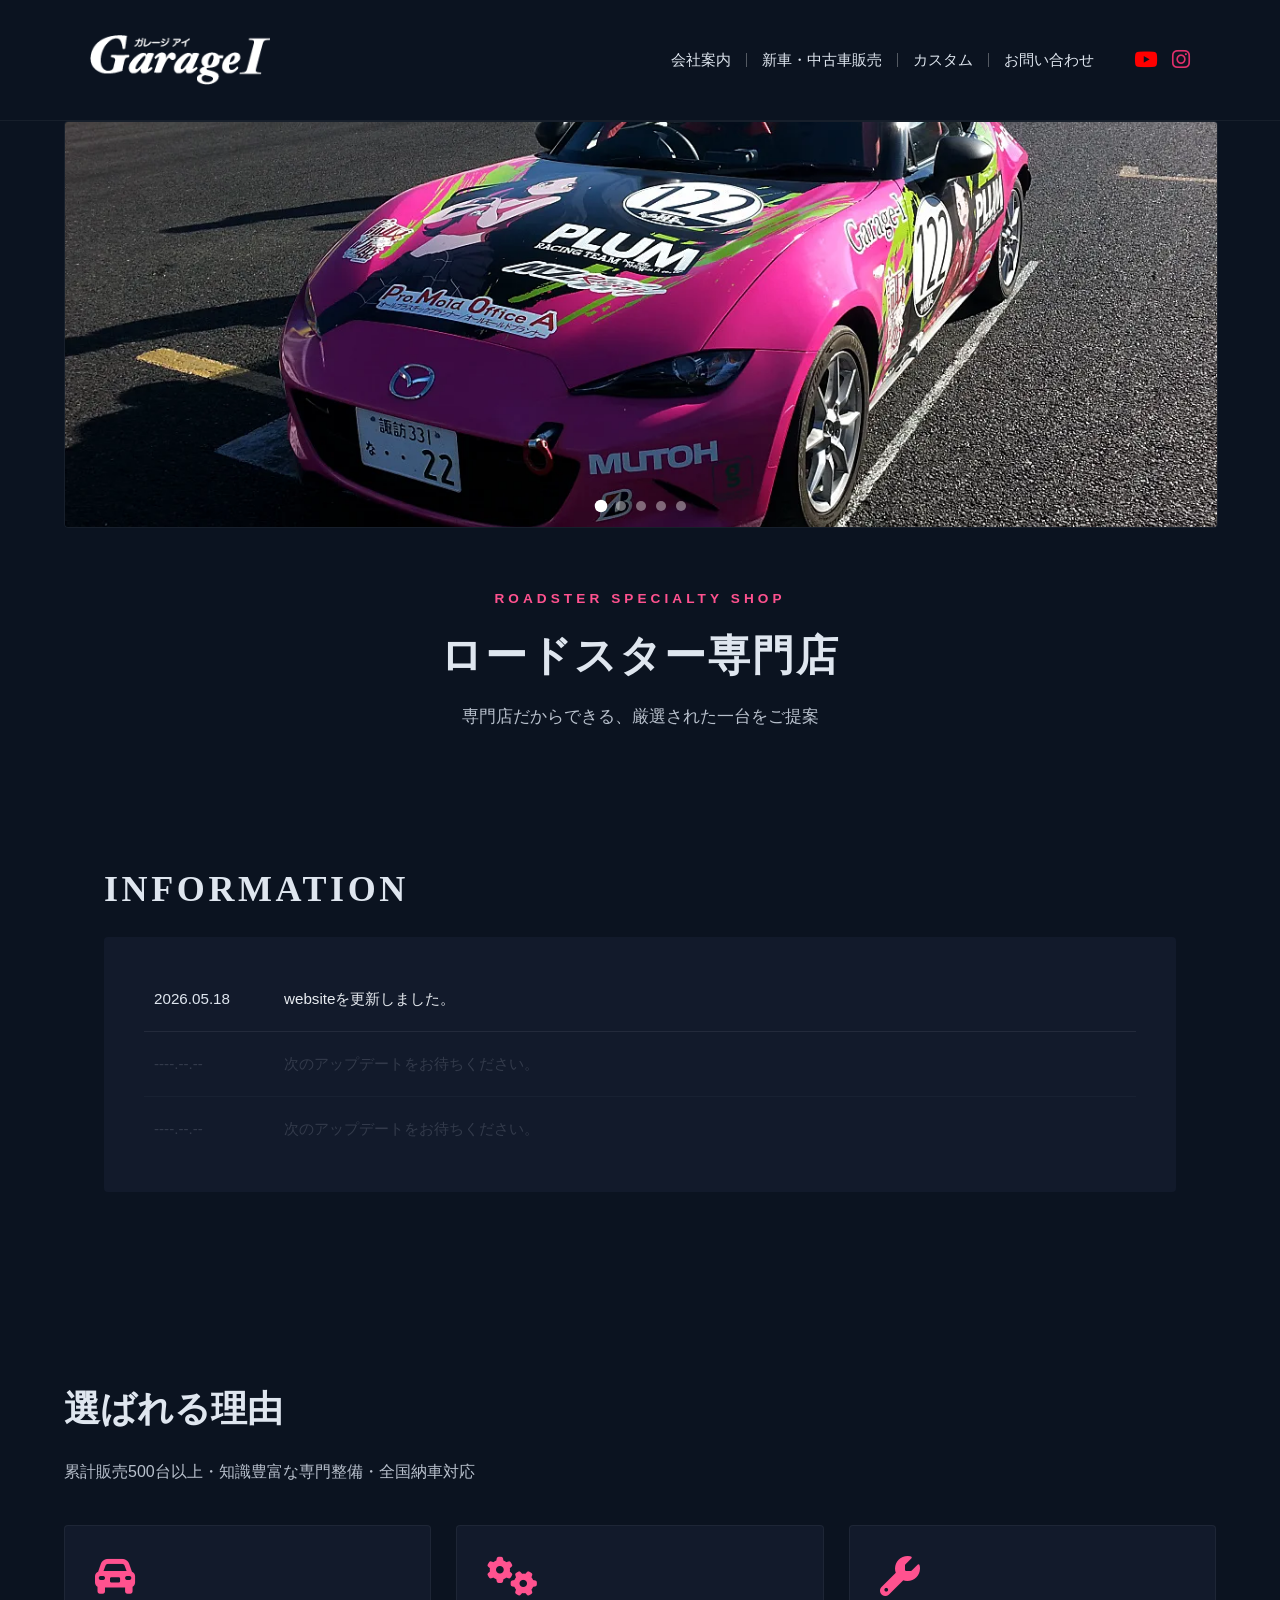
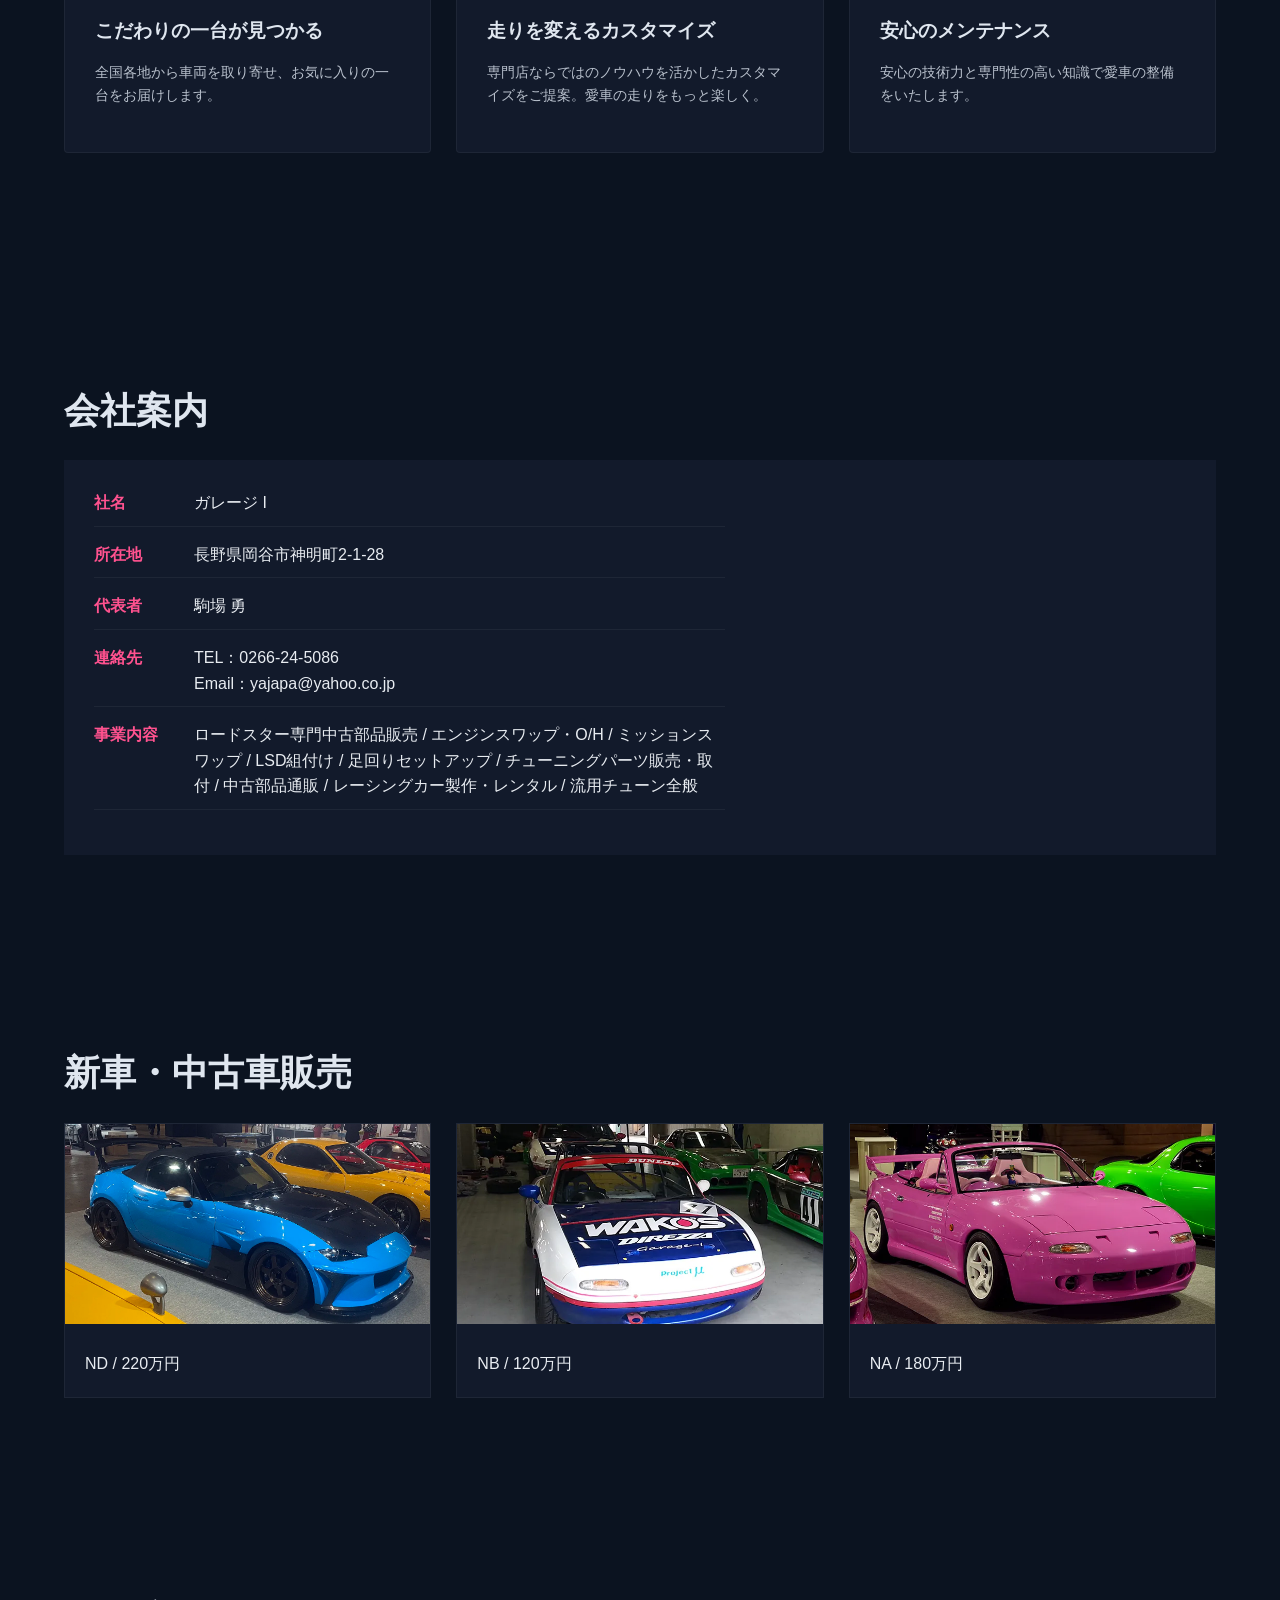
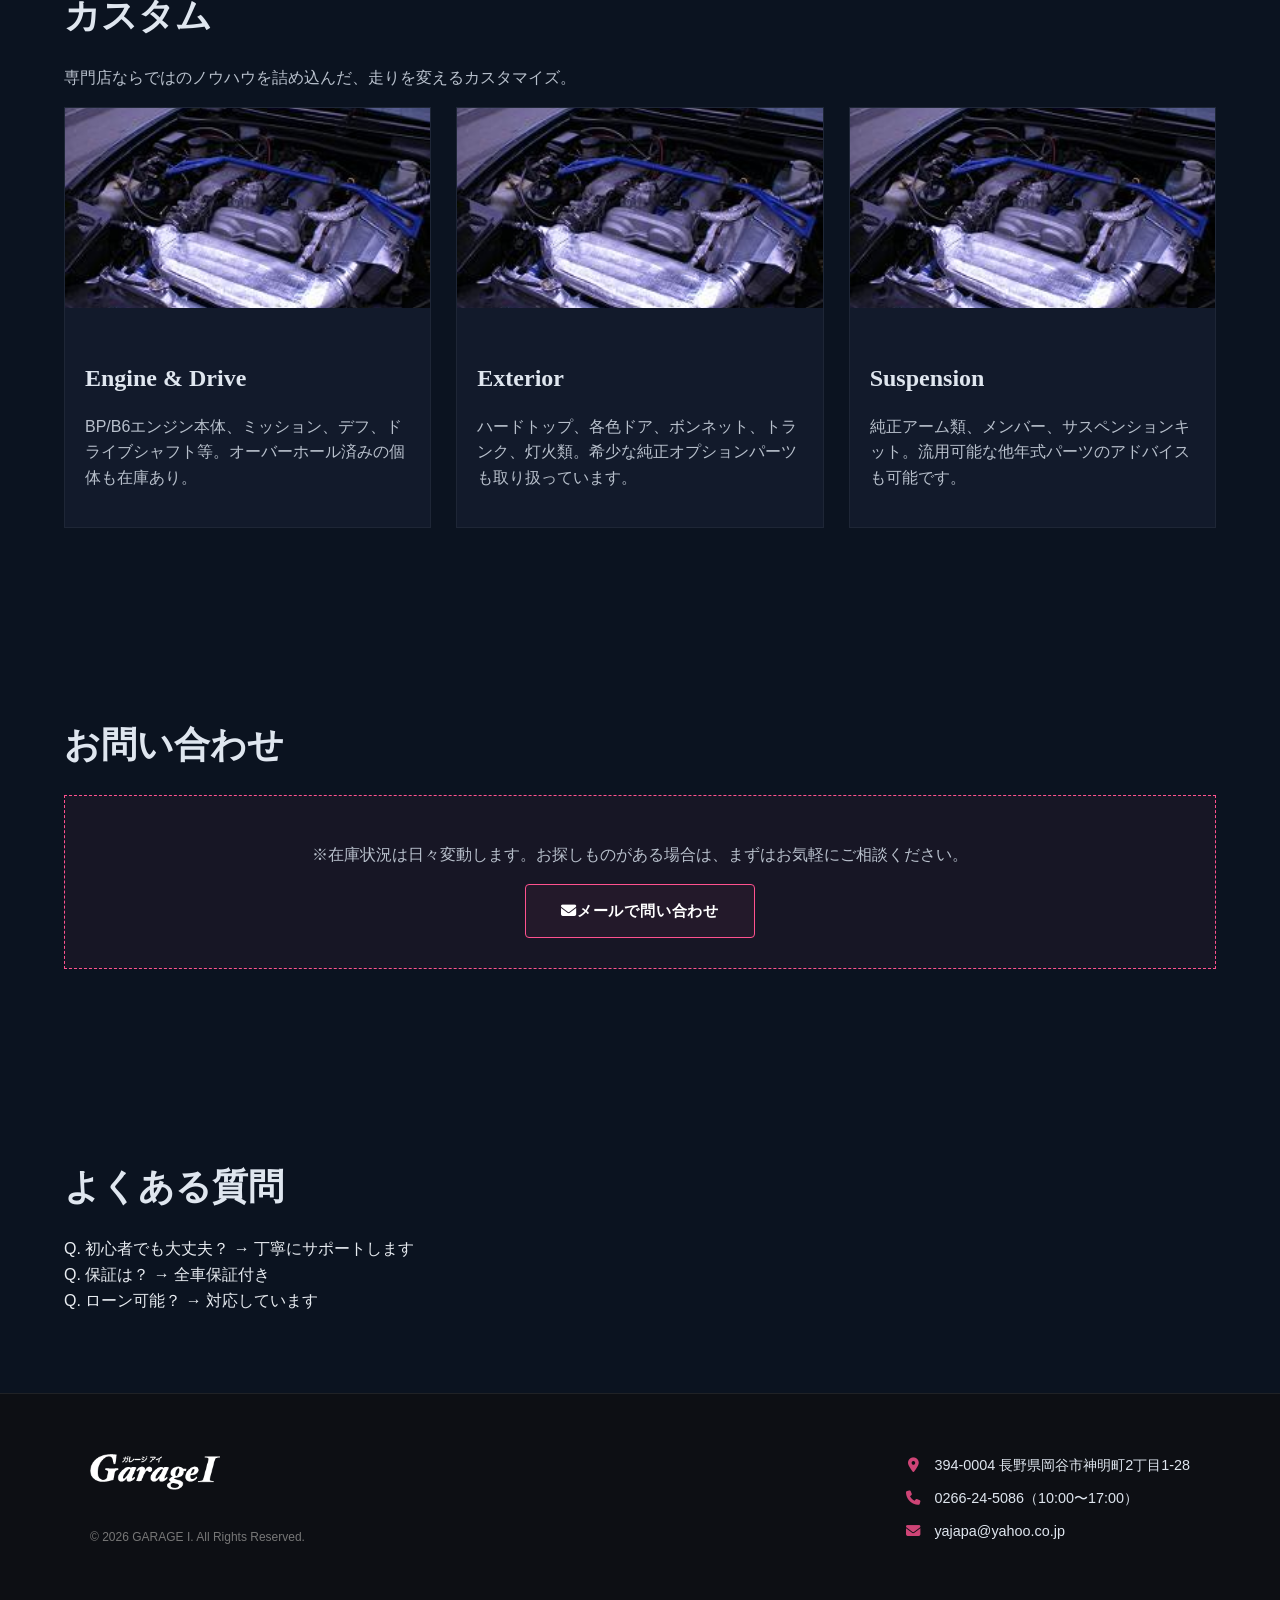
==== commit 4b3a64e8: "コメント" ====
--- a/index.html
+++ b/index.html
@@ -45,7 +45,20 @@
 <main>
   <section class="hero-section">
     <div class="hero-img-wrap">
-      <div class="hero-img"></div>
+      <div class="slideshow">
+        <div class="slide active" style="background-image: url('img/top_2.webp')"></div>
+        <div class="slide" style="background-image: url('img/top_3.webp')"></div>
+        <div class="slide" style="background-image: url('img/top_4.webp')"></div>
+        <div class="slide" style="background-image: url('img/top_5.webp')"></div>
+        <div class="slide" style="background-image: url('img/top_6.webp')"></div>
+      </div>
+      <div class="slide-dots">
+        <button class="dot active" aria-label="1枚目"></button>
+        <button class="dot" aria-label="2枚目"></button>
+        <button class="dot" aria-label="3枚目"></button>
+        <button class="dot" aria-label="4枚目"></button>
+        <button class="dot" aria-label="5枚目"></button>
+      </div>
     </div>
     
     <div class="hero-text-box fade">
--- a/style.css
+++ b/style.css
@@ -15,6 +15,14 @@
   background:var(--navy);
   color:#e8ecf1;
   line-height: 1.6;
+}
+
+/* --- 共通コンポーネント --- */
+section {
+  padding: 80px 5%;
+  max-width: 1200px;
+  margin: auto;
+  scroll-margin-top: 100px;
 }
 
 h2, h3 { font-family: 'Inter', serif; color: var(--silver); }
@@ -132,18 +140,65 @@
 
 .hero-img-wrap {
   width: 100%;
-  height: 45vh; /* 大きすぎず小さすぎない絶妙なサイズ感 */
+  height: 45vh;
   min-height: 320px;
   max-height: 480px;
   overflow: hidden;
-  border-radius: 4px; /* サイト全体のカードの丸みに合わせて少しだけ角を丸く */
+  border-radius: 4px;
   border: 1px solid rgba(255, 255, 255, 0.05);
-}
-
-.hero-img {
+  position: relative; /* ドットの絶対配置の基準 */
+}
+
+/* スライドショー */
+.slideshow {
   width: 100%;
   height: 100%;
-  background: url("img/top_2.webp") center/cover no-repeat;
+  position: relative;
+}
+
+.slide {
+  position: absolute;
+  inset: 0;
+  background-size: cover;
+  background-position: center;
+  background-repeat: no-repeat;
+  opacity: 0;
+  transition: opacity 1s ease;
+}
+
+.slide.active {
+  opacity: 1;
+}
+
+/* ドットナビ */
+.slide-dots {
+  position: absolute;
+  bottom: 16px;
+  left: 50%;
+  transform: translateX(-50%);
+  display: flex;
+  gap: 10px;
+  z-index: 10;
+}
+
+.dot {
+  width: 10px;
+  height: 10px;
+  border-radius: 50%;
+  border: none;
+  background: rgba(255, 255, 255, 0.4);
+  cursor: pointer;
+  padding: 0;
+  transition: background 0.3s ease, transform 0.3s ease;
+}
+
+.dot.active {
+  background: #fff;
+  transform: scale(1.25);
+}
+
+.dot:hover {
+  background: rgba(255, 255, 255, 0.75);
 }
 
 .hero-text-box {
@@ -422,13 +477,14 @@
 }
 
 @media(max-width: 600px) {
-  header { padding: 20px 5%; }
+  header { padding: 15px 5%; }
   header h1 img { height: 35px; }
   .grid-3 { grid-template-columns: 1fr; }
   .hero-section { padding: 0 4% 20px 4%; }
   .hero-img-wrap { height: 30vh; min-height: 220px; }
   .hero-text-box { padding: 35px 10px 10px 10px; }
-  .hero-title { font-size: 28px; }
+  .hero-title { font-size: 32px; line-height: 1.3; }
+  h2 { font-size: 27px; line-height: 1.4; }
   .hero-desc { font-size: 0.9rem; }
   .nav-menu { gap: 10px; }
   .nav-menu a { font-size: 0.8rem; }
